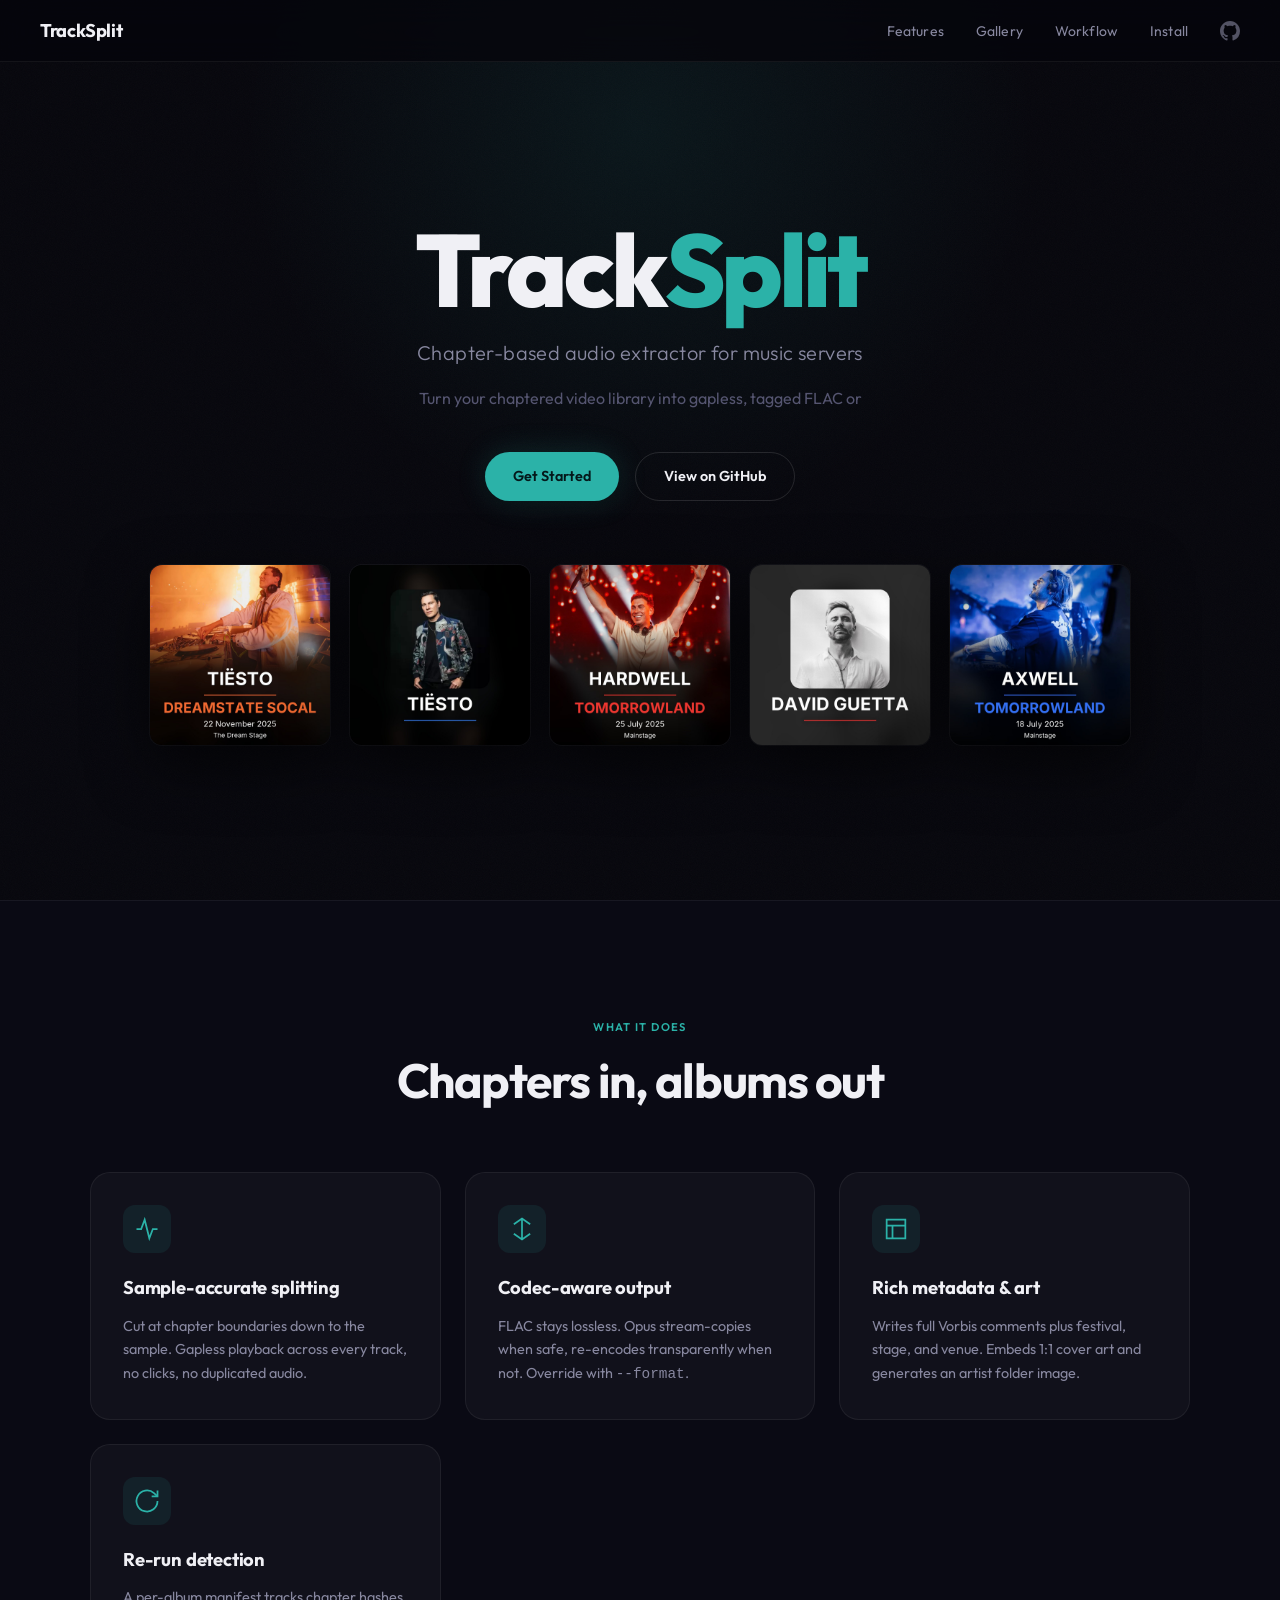
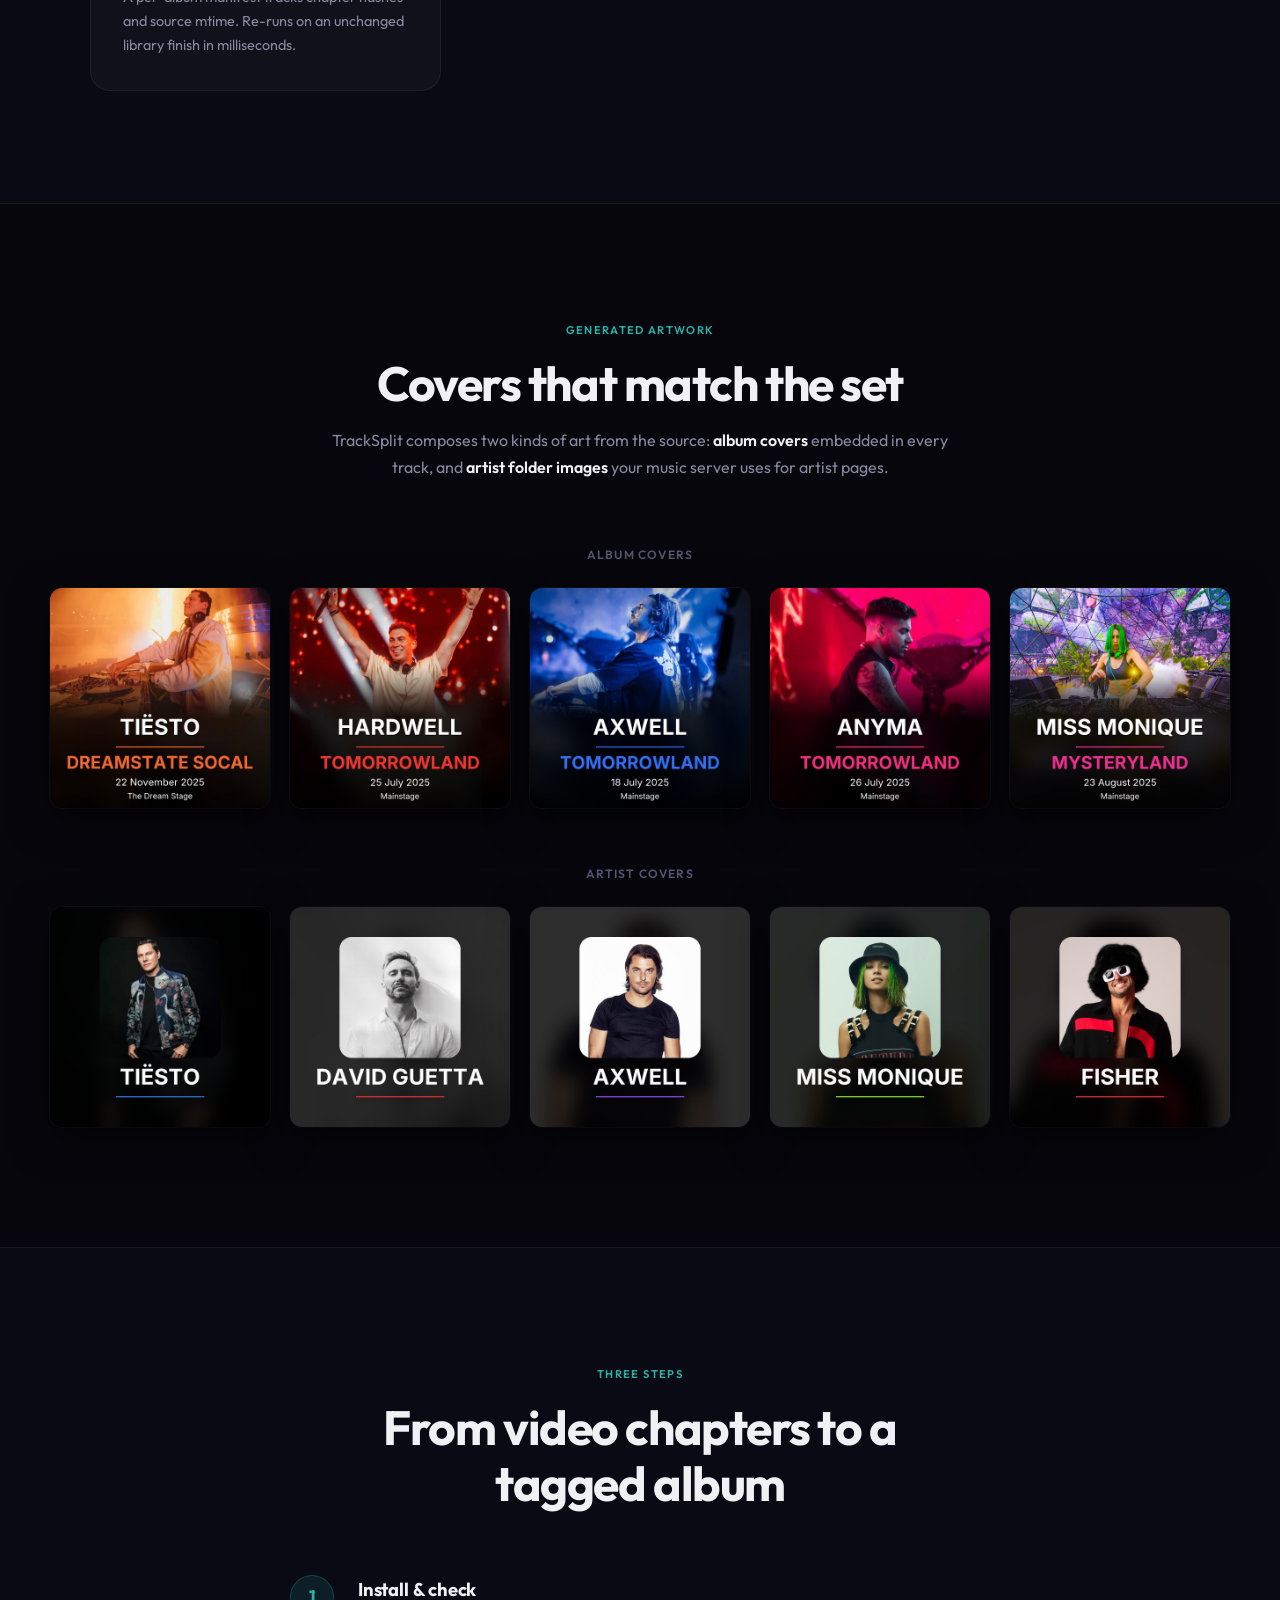
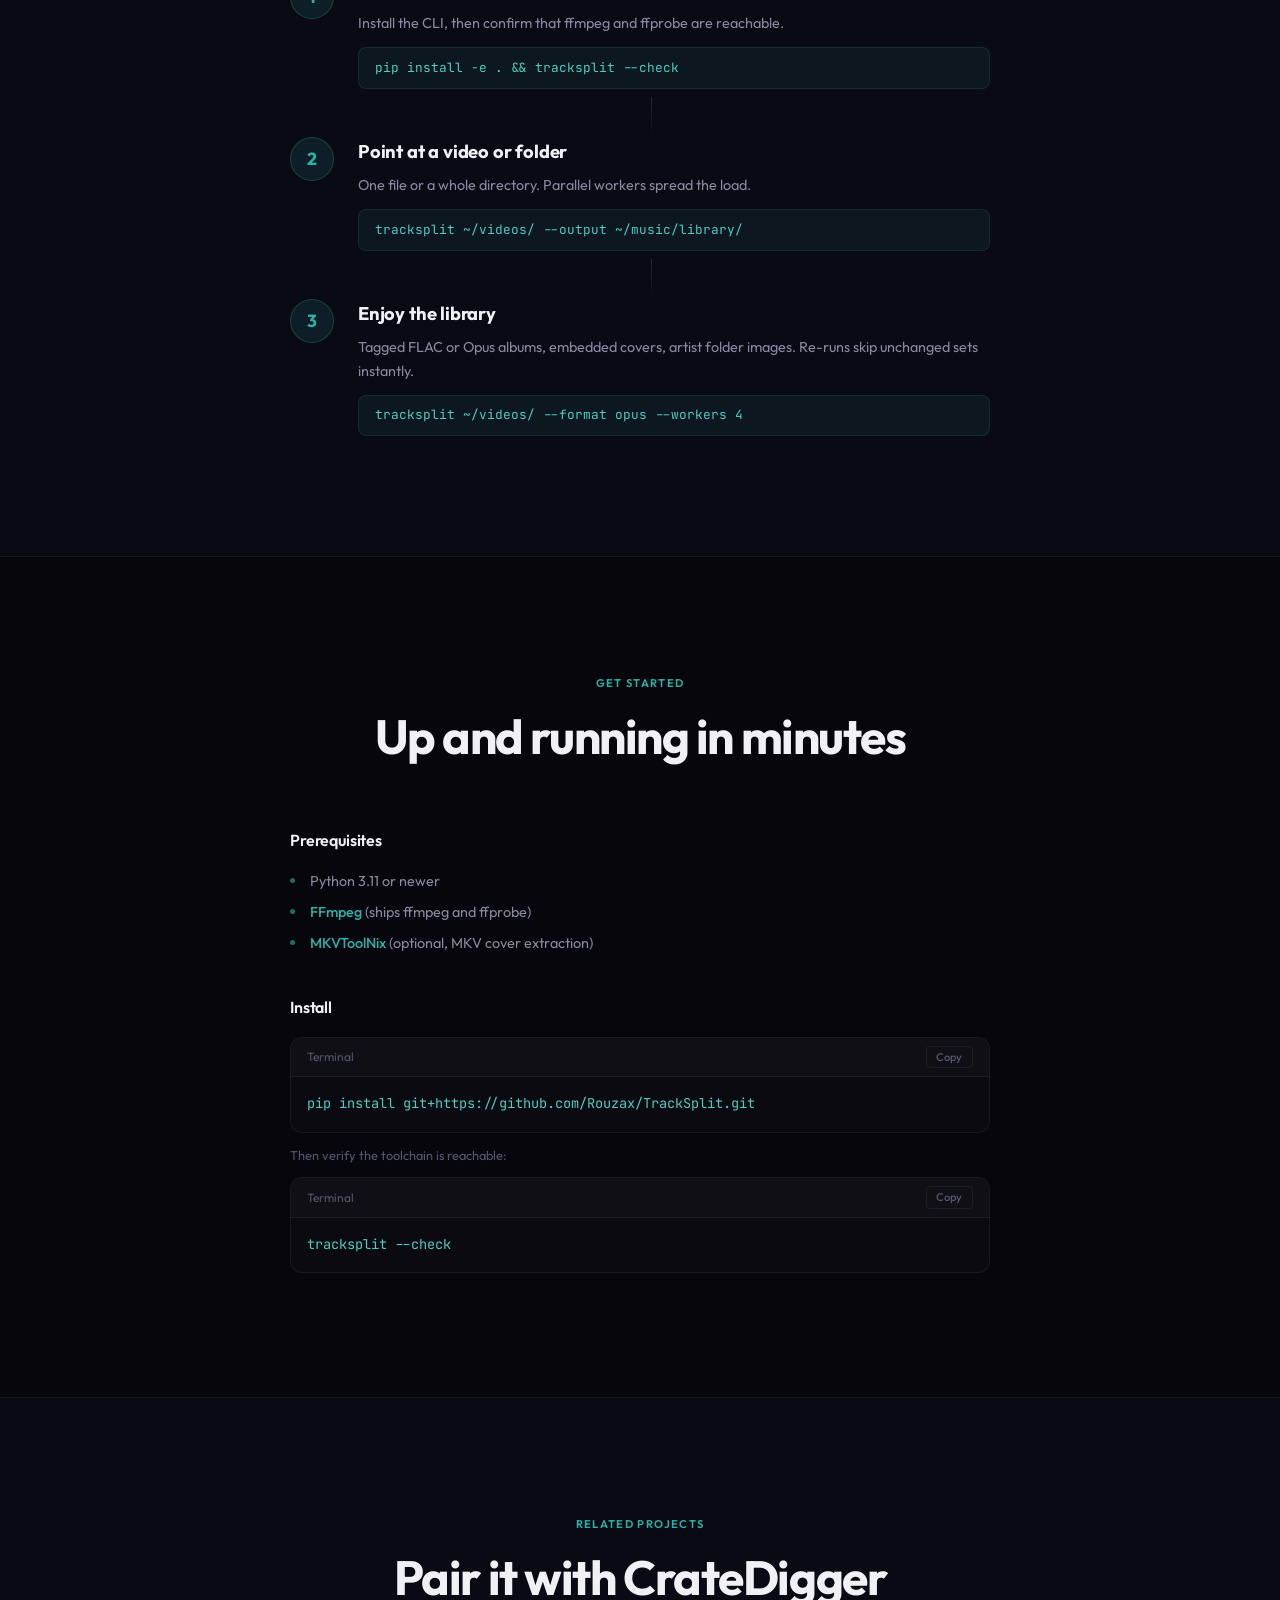
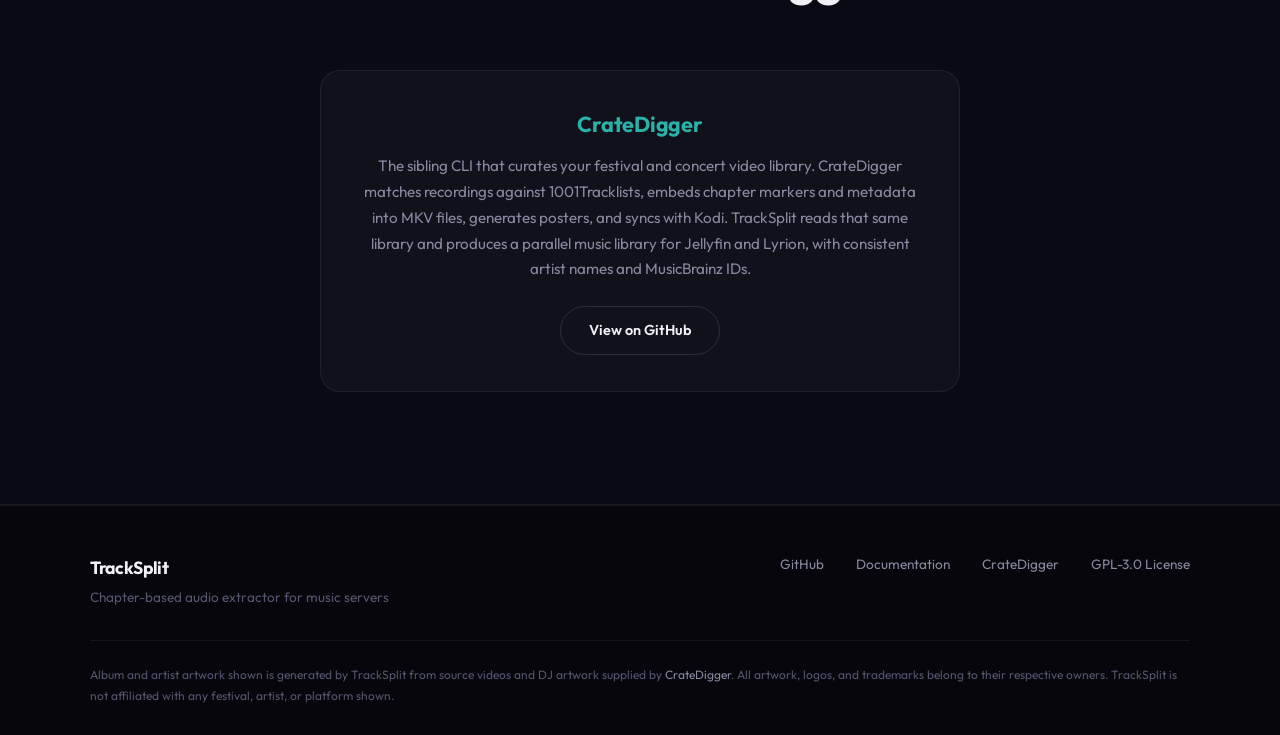
==== index.html @ 58697458 "deploy: 8ea4805ec26aa248abaf9693bca6a5959cb93f29" ====
<!DOCTYPE html>
<html lang="en">
<head>
  <meta charset="UTF-8">
  <meta name="viewport" content="width=device-width, initial-scale=1.0">
  <title>TrackSplit - Chapter-based audio extractor for music servers</title>
  <meta name="description" content="Turn your chaptered video library into gapless, tagged FLAC or Opus albums ready for Jellyfin and Lyrion.">
  <meta property="og:title" content="TrackSplit">
  <meta property="og:description" content="Chapter-based audio extractor for music servers">
  <meta property="og:image" content="assets/social-preview.jpg">
  <meta property="og:type" content="website">
  <link rel="stylesheet" href="style.css">
  <link rel="preconnect" href="https://fonts.googleapis.com">
  <link rel="preconnect" href="https://fonts.gstatic.com" crossorigin>
  <link href="https://fonts.googleapis.com/css2?family=Outfit:wght@300;400;600;700;800&family=JetBrains+Mono:wght@400;500&display=swap" rel="stylesheet">
</head>
<body>

  <!-- Nav -->
  <nav class="nav">
    <a href="#" class="nav-logo">TrackSplit</a>
    <div class="nav-links">
      <a href="#features">Features</a>
      <a href="#gallery">Gallery</a>
      <a href="#workflow">Workflow</a>
      <a href="#install">Install</a>
      <a href="https://github.com/Rouzax/TrackSplit" class="nav-gh" target="_blank" rel="noopener">
        <svg width="20" height="20" viewBox="0 0 24 24" fill="currentColor"><path d="M12 0C5.37 0 0 5.37 0 12c0 5.31 3.435 9.795 8.205 11.385.6.105.825-.255.825-.57 0-.285-.015-1.23-.015-2.235-3.015.555-3.795-.735-4.035-1.41-.135-.345-.72-1.41-1.23-1.695-.42-.225-1.02-.78-.015-.795.945-.015 1.62.87 1.845 1.23 1.08 1.815 2.805 1.305 3.495.99.105-.78.42-1.305.765-1.605-2.67-.3-5.46-1.335-5.46-5.925 0-1.305.465-2.385 1.23-3.225-.12-.3-.54-1.53.12-3.18 0 0 1.005-.315 3.3 1.23.96-.27 1.98-.405 3-.405s2.04.135 3 .405c2.295-1.56 3.3-1.23 3.3-1.23.66 1.65.24 2.88.12 3.18.765.84 1.23 1.905 1.23 3.225 0 4.605-2.805 5.625-5.475 5.925.435.375.81 1.095.81 2.22 0 1.605-.015 2.895-.015 3.3 0 .315.225.69.825.57A12.02 12.02 0 0024 12c0-6.63-5.37-12-12-12z"/></svg>
      </a>
    </div>
  </nav>

  <!-- Hero -->
  <section class="hero">
    <div class="hero-glow"></div>
    <div class="hero-grain"></div>
    <div class="hero-content">
      <h1 class="hero-title">
        <span class="hero-title-track">Track</span><span class="hero-title-split">Split</span>
      </h1>
      <p class="hero-subtitle">Chapter-based audio extractor for music servers</p>
      <p class="hero-desc">Turn your chaptered video library into gapless, tagged FLAC or Opus albums ready for Jellyfin and Lyrion.</p>
      <div class="hero-actions">
        <a href="#install" class="btn btn-primary">Get Started</a>
        <a href="https://github.com/Rouzax/TrackSplit" class="btn btn-outline" target="_blank" rel="noopener">View on GitHub</a>
      </div>
    </div>
    <div class="hero-posters">
      <div class="hero-poster" style="--delay: 0.1s"><img src="assets/album-01.jpg" alt="Album cover" loading="lazy"></div>
      <div class="hero-poster" style="--delay: 0.2s"><img src="assets/artist-01.jpg" alt="Artist cover" loading="lazy"></div>
      <div class="hero-poster" style="--delay: 0.3s"><img src="assets/album-02.jpg" alt="Album cover" loading="lazy"></div>
      <div class="hero-poster" style="--delay: 0.15s"><img src="assets/artist-02.jpg" alt="Artist cover" loading="lazy"></div>
      <div class="hero-poster" style="--delay: 0.25s"><img src="assets/album-03.jpg" alt="Album cover" loading="lazy"></div>
    </div>
  </section>

  <!-- Features -->
  <section class="features reveal" id="features">
    <div class="section-header">
      <span class="section-label">What it does</span>
      <h2>Chapters in, albums out</h2>
    </div>
    <div class="feature-grid">
      <div class="feature-card stagger">
        <div class="feature-icon">
          <svg width="28" height="28" viewBox="0 0 24 24" fill="none" stroke="currentColor" stroke-width="1.5"><path d="M3 12h4l3-8 4 16 3-8h4"/></svg>
        </div>
        <h3>Sample-accurate splitting</h3>
        <p>Cut at chapter boundaries down to the sample. Gapless playback across every track, no clicks, no duplicated audio.</p>
      </div>
      <div class="feature-card stagger">
        <div class="feature-icon">
          <svg width="28" height="28" viewBox="0 0 24 24" fill="none" stroke="currentColor" stroke-width="1.5"><path d="M12 3v18M5 8l7-5 7 5M5 16l7 5 7-5"/></svg>
        </div>
        <h3>Codec-aware output</h3>
        <p>FLAC stays lossless. Opus stream-copies when safe, re-encodes transparently when not. Override with <code>--format</code>.</p>
      </div>
      <div class="feature-card stagger">
        <div class="feature-icon">
          <svg width="28" height="28" viewBox="0 0 24 24" fill="none" stroke="currentColor" stroke-width="1.5"><path d="M4 4h16v16H4z"/><path d="M4 9h16M9 20V9"/></svg>
        </div>
        <h3>Rich metadata &amp; art</h3>
        <p>Writes full Vorbis comments plus festival, stage, and venue. Embeds 1:1 cover art and generates an artist folder image.</p>
      </div>
      <div class="feature-card stagger">
        <div class="feature-icon">
          <svg width="28" height="28" viewBox="0 0 24 24" fill="none" stroke="currentColor" stroke-width="1.5"><path d="M21 12a9 9 0 11-3-6.7L21 8"/><path d="M21 3v5h-5"/></svg>
        </div>
        <h3>Re-run detection</h3>
        <p>A per-album manifest tracks chapter hashes and source mtime. Re-runs on an unchanged library finish in milliseconds.</p>
      </div>
    </div>
  </section>

  <!-- Gallery -->
  <section class="gallery reveal" id="gallery">
    <div class="section-header">
      <span class="section-label">Generated artwork</span>
      <h2>Covers that match the set</h2>
      <p class="section-desc">TrackSplit composes two kinds of art from the source: <strong>album covers</strong> embedded in every track, and <strong>artist folder images</strong> your music server uses for artist pages.</p>
    </div>
    <div class="gallery-row">
      <div class="gallery-group">
        <span class="gallery-label">Album Covers</span>
        <div class="gallery-items">
          <div class="gallery-item"><img src="assets/album-01.jpg" alt="Album cover" loading="lazy"></div>
          <div class="gallery-item"><img src="assets/album-02.jpg" alt="Album cover" loading="lazy"></div>
          <div class="gallery-item"><img src="assets/album-03.jpg" alt="Album cover" loading="lazy"></div>
          <div class="gallery-item"><img src="assets/album-04.jpg" alt="Album cover" loading="lazy"></div>
          <div class="gallery-item"><img src="assets/album-05.jpg" alt="Album cover" loading="lazy"></div>
        </div>
      </div>
      <div class="gallery-group">
        <span class="gallery-label">Artist Covers</span>
        <div class="gallery-items">
          <div class="gallery-item"><img src="assets/artist-01.jpg" alt="Artist cover" loading="lazy"></div>
          <div class="gallery-item"><img src="assets/artist-02.jpg" alt="Artist cover" loading="lazy"></div>
          <div class="gallery-item"><img src="assets/artist-03.jpg" alt="Artist cover" loading="lazy"></div>
          <div class="gallery-item"><img src="assets/artist-04.jpg" alt="Artist cover" loading="lazy"></div>
          <div class="gallery-item"><img src="assets/artist-05.jpg" alt="Artist cover" loading="lazy"></div>
        </div>
      </div>
    </div>
  </section>

  <!-- Workflow -->
  <section class="workflow reveal" id="workflow">
    <div class="section-header">
      <span class="section-label">Three steps</span>
      <h2>From video chapters to a tagged album</h2>
    </div>
    <div class="workflow-steps">
      <div class="workflow-step stagger">
        <div class="step-number">1</div>
        <div class="step-content">
          <h3>Install &amp; check</h3>
          <p>Install the CLI, then confirm that ffmpeg and ffprobe are reachable.</p>
          <code>pip install -e . &amp;&amp; tracksplit --check</code>
        </div>
      </div>
      <div class="workflow-connector"></div>
      <div class="workflow-step stagger">
        <div class="step-number">2</div>
        <div class="step-content">
          <h3>Point at a video or folder</h3>
          <p>One file or a whole directory. Parallel workers spread the load.</p>
          <code>tracksplit ~/videos/ --output ~/music/library/</code>
        </div>
      </div>
      <div class="workflow-connector"></div>
      <div class="workflow-step stagger">
        <div class="step-number">3</div>
        <div class="step-content">
          <h3>Enjoy the library</h3>
          <p>Tagged FLAC or Opus albums, embedded covers, artist folder images. Re-runs skip unchanged sets instantly.</p>
          <code>tracksplit ~/videos/ --format opus --workers 4</code>
        </div>
      </div>
    </div>
  </section>

  <!-- Install -->
  <section class="install reveal" id="install">
    <div class="section-header">
      <span class="section-label">Get started</span>
      <h2>Up and running in minutes</h2>
    </div>
    <div class="install-content">
      <div class="install-block">
        <h3>Prerequisites</h3>
        <ul>
          <li>Python 3.11 or newer</li>
          <li><a href="https://ffmpeg.org/" target="_blank" rel="noopener">FFmpeg</a> (ships ffmpeg and ffprobe)</li>
          <li><a href="https://mkvtoolnix.download/" target="_blank" rel="noopener">MKVToolNix</a> (optional, MKV cover extraction)</li>
        </ul>
      </div>
      <div class="install-block">
        <h3>Install</h3>
        <div class="code-block">
          <div class="code-header">
            <span>Terminal</span>
            <button class="copy-btn" onclick="navigator.clipboard.writeText('pip install git+https://github.com/Rouzax/TrackSplit.git')">Copy</button>
          </div>
          <pre><code>pip install git+https://github.com/Rouzax/TrackSplit.git</code></pre>
        </div>
        <p class="install-note">Then verify the toolchain is reachable:</p>
        <div class="code-block">
          <div class="code-header">
            <span>Terminal</span>
            <button class="copy-btn" onclick="navigator.clipboard.writeText('tracksplit --check')">Copy</button>
          </div>
          <pre><code>tracksplit --check</code></pre>
        </div>
      </div>
    </div>
  </section>

  <!-- Related projects -->
  <section class="related reveal" id="related">
    <div class="section-header">
      <span class="section-label">Related projects</span>
      <h2>Pair it with CrateDigger</h2>
    </div>
    <div class="related-card">
      <h3>CrateDigger</h3>
      <p>The sibling CLI that curates your festival and concert video library. CrateDigger matches recordings against 1001Tracklists, embeds chapter markers and metadata into MKV files, generates posters, and syncs with Kodi. TrackSplit reads that same library and produces a parallel music library for Jellyfin and Lyrion, with consistent artist names and MusicBrainz IDs.</p>
      <div class="related-actions">
        <a href="https://github.com/Rouzax/CrateDigger" class="btn btn-outline" target="_blank" rel="noopener">View on GitHub</a>
      </div>
    </div>
  </section>

  <!-- Footer -->
  <footer class="footer">
    <div class="footer-content">
      <div class="footer-brand">
        <span class="footer-logo">TrackSplit</span>
        <p>Chapter-based audio extractor for music servers</p>
      </div>
      <div class="footer-links">
        <a href="https://github.com/Rouzax/TrackSplit" target="_blank" rel="noopener">GitHub</a>
        <a href="docs/">Documentation</a>
        <a href="https://github.com/Rouzax/CrateDigger" target="_blank" rel="noopener">CrateDigger</a>
        <a href="https://github.com/Rouzax/TrackSplit/blob/main/LICENSE" target="_blank" rel="noopener">GPL-3.0 License</a>
      </div>
    </div>
    <div class="footer-disclaimer">
      <p>Album and artist artwork shown is generated by TrackSplit from source videos and DJ artwork supplied by <a href="https://github.com/Rouzax/CrateDigger" target="_blank" rel="noopener">CrateDigger</a>. All artwork, logos, and trademarks belong to their respective owners. TrackSplit is not affiliated with any festival, artist, or platform shown.</p>
    </div>
  </footer>

  <script>
    const observer = new IntersectionObserver((entries) => {
      entries.forEach(entry => {
        if (entry.isIntersecting) {
          entry.target.classList.add('visible');
          const children = entry.target.querySelectorAll('.stagger');
          children.forEach((child, i) => {
            child.style.transitionDelay = `${i * 0.1}s`;
            child.classList.add('visible');
          });
        }
      });
    }, { threshold: 0.15, rootMargin: '0px 0px -60px 0px' });

    document.querySelectorAll('.reveal').forEach(el => observer.observe(el));

    const heroSection = document.querySelector('.hero');
    const heroPosters = document.querySelector('.hero-posters');
    const heroGlow = document.querySelector('.hero-glow');

    window.addEventListener('scroll', () => {
      const scrollY = window.scrollY;
      const heroH = heroSection.offsetHeight;
      if (scrollY < heroH) {
        const ratio = scrollY / heroH;
        heroPosters.style.transform = `translateY(${scrollY * 0.15}px) scale(${1 - ratio * 0.05})`;
        heroPosters.style.opacity = 1 - ratio * 0.8;
        heroGlow.style.transform = `translateX(-50%) scale(${1 + ratio * 0.3})`;
        heroGlow.style.opacity = 0.5 - ratio * 0.4;
      }
    }, { passive: true });

    document.querySelectorAll('.gallery-item, .hero-poster').forEach(el => {
      el.addEventListener('mousemove', (e) => {
        const rect = el.getBoundingClientRect();
        const x = (e.clientX - rect.left) / rect.width - 0.5;
        const y = (e.clientY - rect.top) / rect.height - 0.5;
        el.style.transform = `perspective(600px) rotateY(${x * 8}deg) rotateX(${-y * 8}deg) translateY(-6px) scale(1.02)`;
      });
      el.addEventListener('mouseleave', () => { el.style.transform = ''; });
    });

    const nav = document.querySelector('.nav');
    window.addEventListener('scroll', () => {
      nav.classList.toggle('nav-scrolled', window.scrollY > 40);
    }, { passive: true });

    const heroDesc = document.querySelector('.hero-desc');
    const fullText = heroDesc.textContent;
    heroDesc.textContent = '';
    heroDesc.style.opacity = '1';
    let charIndex = 0;
    function typeChar() {
      if (charIndex < fullText.length) {
        heroDesc.textContent += fullText[charIndex];
        charIndex++;
        setTimeout(typeChar, 18);
      }
    }
    setTimeout(typeChar, 1200);

    const stepObserver = new IntersectionObserver((entries) => {
      entries.forEach(entry => {
        if (entry.isIntersecting) {
          entry.target.classList.add('step-pop');
          stepObserver.unobserve(entry.target);
        }
      });
    }, { threshold: 0.5 });
    document.querySelectorAll('.step-number').forEach(el => stepObserver.observe(el));

    document.querySelectorAll('.feature-card').forEach(card => {
      card.addEventListener('mousemove', (e) => {
        const rect = card.getBoundingClientRect();
        const x = ((e.clientX - rect.left) / rect.width) * 100;
        const y = ((e.clientY - rect.top) / rect.height) * 100;
        card.style.setProperty('--mx', x + '%');
        card.style.setProperty('--my', y + '%');
      });
    });

    document.querySelectorAll('.copy-btn').forEach(btn => {
      btn.addEventListener('click', () => {
        const orig = btn.textContent;
        btn.textContent = 'Copied!';
        btn.style.color = 'var(--accent)';
        setTimeout(() => { btn.textContent = orig; btn.style.color = ''; }, 1500);
      });
    });
  </script>
</body>
</html>
---- style.css ----
/* ============================================
   TrackSplit Landing Page
   Dark studio-console aesthetic
   ============================================ */

:root {
  --bg-deep: #06060c;
  --bg-dark: #0a0a14;
  --bg-card: rgba(255, 255, 255, 0.03);
  --bg-card-hover: rgba(255, 255, 255, 0.06);
  --border: rgba(255, 255, 255, 0.06);
  --border-hover: rgba(255, 255, 255, 0.12);

  --text-primary: #f0f0f5;
  --text-secondary: #8888a0;
  --text-muted: #555570;

  --accent: #2bb2a8;
  --accent-glow: rgba(43, 178, 168, 0.18);
  --accent-soft: #4ecdc4;

  --font-display: 'Outfit', sans-serif;
  --font-mono: 'JetBrains Mono', monospace;

  --radius: 12px;
  --radius-sm: 8px;
  --radius-lg: 20px;
}

*, *::before, *::after { box-sizing: border-box; margin: 0; padding: 0; }

html {
  scroll-behavior: smooth;
  -webkit-font-smoothing: antialiased;
  -moz-osx-font-smoothing: grayscale;
}

body {
  font-family: var(--font-display);
  background: var(--bg-deep);
  color: var(--text-primary);
  line-height: 1.6;
  overflow-x: hidden;
}

a {
  color: var(--accent);
  text-decoration: none;
  transition: color 0.2s;
}
a:hover { color: var(--text-primary); }

img { display: block; max-width: 100%; }

/* ---- Navigation ---- */
.nav {
  position: fixed;
  top: 0;
  left: 0;
  right: 0;
  z-index: 100;
  display: flex;
  align-items: center;
  justify-content: space-between;
  padding: 1rem 2.5rem;
  background: rgba(6, 6, 12, 0.8);
  backdrop-filter: blur(20px);
  -webkit-backdrop-filter: blur(20px);
  border-bottom: 1px solid var(--border);
}

.nav-logo {
  font-weight: 700;
  font-size: 1.15rem;
  color: var(--text-primary);
  letter-spacing: -0.02em;
}
.nav-logo:hover { color: var(--accent); }

.nav-links {
  display: flex;
  align-items: center;
  gap: 2rem;
}
.nav-links a {
  color: var(--text-secondary);
  font-size: 0.875rem;
  font-weight: 400;
  letter-spacing: 0.01em;
  transition: color 0.2s;
}
.nav-links a:hover { color: var(--text-primary); }

.nav-gh {
  display: flex;
  align-items: center;
  opacity: 0.6;
  transition: opacity 0.2s;
}
.nav-gh:hover { opacity: 1; }

/* ---- Hero ---- */
.hero {
  position: relative;
  min-height: 100vh;
  display: flex;
  flex-direction: column;
  align-items: center;
  justify-content: center;
  padding: 8rem 2rem 4rem;
  overflow: hidden;
}

.hero-glow {
  position: absolute;
  top: -30%;
  left: 50%;
  transform: translateX(-50%);
  width: 800px;
  height: 800px;
  background: radial-gradient(ellipse, var(--accent-glow) 0%, transparent 70%);
  pointer-events: none;
  animation: glow-pulse 6s ease-in-out infinite alternate;
}

@keyframes glow-pulse {
  0% { opacity: 0.4; transform: translateX(-50%) scale(1); }
  100% { opacity: 0.7; transform: translateX(-50%) scale(1.1); }
}

.hero-grain {
  position: absolute;
  inset: 0;
  opacity: 0.03;
  background-image: url("data:image/svg+xml,%3Csvg viewBox='0 0 256 256' xmlns='http://www.w3.org/2000/svg'%3E%3Cfilter id='n'%3E%3CfeTurbulence type='fractalNoise' baseFrequency='0.9' numOctaves='4' stitchTiles='stitch'/%3E%3C/filter%3E%3Crect width='100%25' height='100%25' filter='url(%23n)'/%3E%3C/svg%3E");
  background-size: 200px;
  pointer-events: none;
}

.hero-content {
  position: relative;
  z-index: 2;
  text-align: center;
  max-width: 680px;
  animation: fade-up 0.8s ease-out both;
}

@keyframes fade-up {
  from { opacity: 0; transform: translateY(30px); }
  to { opacity: 1; transform: translateY(0); }
}

.hero-title {
  font-size: clamp(3.5rem, 8vw, 7rem);
  font-weight: 800;
  line-height: 1;
  letter-spacing: -0.04em;
  margin-bottom: 1rem;
}

.hero-title-track { color: var(--text-primary); }
.hero-title-split { color: var(--accent); }

.hero-subtitle {
  font-size: 1.25rem;
  font-weight: 300;
  color: var(--text-secondary);
  letter-spacing: 0.02em;
  margin-bottom: 1rem;
}

.hero-desc {
  font-size: 1rem;
  color: var(--text-muted);
  max-width: 520px;
  margin: 0 auto 2.5rem;
  line-height: 1.7;
}

.hero-actions {
  display: flex;
  gap: 1rem;
  justify-content: center;
  flex-wrap: wrap;
}

/* Buttons */
.btn {
  display: inline-flex;
  align-items: center;
  gap: 0.5rem;
  padding: 0.75rem 1.75rem;
  font-family: var(--font-display);
  font-size: 0.9rem;
  font-weight: 600;
  border-radius: 100px;
  transition: all 0.25s;
  cursor: pointer;
  border: none;
}

.btn-primary {
  background: var(--accent);
  color: #04181a;
  box-shadow: 0 0 30px var(--accent-glow), 0 4px 12px rgba(0,0,0,0.3);
}
.btn-primary:hover {
  background: var(--accent-soft);
  color: #04181a;
  box-shadow: 0 0 50px rgba(43, 178, 168, 0.3), 0 6px 20px rgba(0,0,0,0.4);
  transform: translateY(-1px);
}

.btn-outline {
  background: transparent;
  color: var(--text-primary);
  border: 1px solid var(--border-hover);
}
.btn-outline:hover {
  background: var(--bg-card-hover);
  color: var(--text-primary);
  border-color: rgba(255, 255, 255, 0.2);
}

/* Hero posters strip */
.hero-posters {
  position: relative;
  z-index: 1;
  display: flex;
  gap: 1.25rem;
  margin-top: 4rem;
  animation: fade-up 1s ease-out 0.3s both;
}

.hero-poster {
  flex-shrink: 0;
  width: 180px;
  border-radius: var(--radius);
  overflow: hidden;
  box-shadow: 0 20px 60px rgba(0, 0, 0, 0.6), 0 0 0 1px rgba(255, 255, 255, 0.05);
  transition: transform 0.4s cubic-bezier(0.22, 1, 0.36, 1), box-shadow 0.4s;
  animation: poster-rise 0.7s ease-out calc(var(--delay, 0s) + 0.5s) both;
}

@keyframes poster-rise {
  from { opacity: 0; transform: translateY(40px) scale(0.95); }
  to { opacity: 1; transform: translateY(0) scale(1); }
}

.hero-poster:hover {
  transform: translateY(-8px) scale(1.02);
  box-shadow: 0 30px 80px rgba(0, 0, 0, 0.7), 0 0 0 1px rgba(255, 255, 255, 0.1), 0 0 40px var(--accent-glow);
}

.hero-poster img { width: 100%; height: auto; }

/* ---- Sections ---- */
section { padding: 7rem 2rem; }

.section-header {
  text-align: center;
  max-width: 640px;
  margin: 0 auto 4rem;
}

.section-label {
  display: inline-block;
  font-size: 0.7rem;
  font-weight: 600;
  color: var(--accent);
  letter-spacing: 0.12em;
  text-transform: uppercase;
  margin-bottom: 1rem;
}

.section-header h2 {
  font-size: clamp(2rem, 4vw, 3rem);
  font-weight: 700;
  letter-spacing: -0.03em;
  line-height: 1.15;
  margin-bottom: 1rem;
}

.section-desc {
  font-size: 1rem;
  color: var(--text-secondary);
  line-height: 1.7;
}
.section-desc strong {
  color: var(--text-primary);
  font-weight: 600;
}

/* ---- Features ---- */
.features {
  background: var(--bg-dark);
  border-top: 1px solid var(--border);
  border-bottom: 1px solid var(--border);
}

.feature-grid {
  display: grid;
  grid-template-columns: repeat(auto-fit, minmax(260px, 1fr));
  gap: 1.5rem;
  max-width: 1100px;
  margin: 0 auto;
}

.feature-card {
  padding: 2rem;
  background: var(--bg-card);
  border: 1px solid var(--border);
  border-radius: var(--radius-lg);
  transition: all 0.3s;
  position: relative;
  overflow: hidden;
}

.feature-card:hover {
  background: var(--bg-card-hover);
  border-color: var(--border-hover);
  transform: translateY(-2px);
}

.feature-card::before {
  content: '';
  position: absolute;
  top: -50%;
  left: -50%;
  width: 200%;
  height: 200%;
  background: radial-gradient(circle at var(--mx, 50%) var(--my, 50%),
    rgba(43, 178, 168, 0.08) 0%,
    transparent 50%);
  opacity: 0;
  transition: opacity 0.4s;
  pointer-events: none;
}

.feature-card:hover::before { opacity: 1; }

.feature-icon {
  display: inline-flex;
  align-items: center;
  justify-content: center;
  width: 48px;
  height: 48px;
  border-radius: var(--radius);
  background: rgba(43, 178, 168, 0.1);
  color: var(--accent);
  margin-bottom: 1.25rem;
}

.feature-card h3 {
  font-size: 1.15rem;
  font-weight: 700;
  margin-bottom: 0.75rem;
  letter-spacing: -0.01em;
}

.feature-card p {
  font-size: 0.9rem;
  color: var(--text-secondary);
  line-height: 1.65;
}

/* ---- Gallery ---- */
.gallery { background: var(--bg-deep); }

.gallery-row {
  max-width: 1200px;
  margin: 0 auto;
  display: flex;
  flex-direction: column;
  gap: 3rem;
}

.gallery-group {
  display: flex;
  flex-direction: column;
  align-items: center;
  gap: 1.5rem;
}

.gallery-label {
  font-size: 0.75rem;
  font-weight: 600;
  color: var(--text-muted);
  letter-spacing: 0.1em;
  text-transform: uppercase;
}

.gallery-items {
  display: flex;
  gap: 1.25rem;
  justify-content: center;
  flex-wrap: wrap;
  padding-bottom: 0.5rem;
}

.gallery-item {
  flex-shrink: 0;
  width: 220px;
  border-radius: var(--radius);
  overflow: hidden;
  box-shadow: 0 12px 40px rgba(0, 0, 0, 0.5), 0 0 0 1px rgba(255, 255, 255, 0.04);
  transition: transform 0.4s cubic-bezier(0.22, 1, 0.36, 1), box-shadow 0.4s;
  transform-style: preserve-3d;
  will-change: transform;
}

.gallery-item:hover {
  transform: translateY(-6px) scale(1.02);
  box-shadow: 0 20px 60px rgba(0, 0, 0, 0.6), 0 0 0 1px rgba(255, 255, 255, 0.08), 0 0 30px var(--accent-glow);
}

.gallery-item img { width: 100%; height: auto; }

.hero-poster { transform-style: preserve-3d; will-change: transform; }

/* ---- Workflow ---- */
.workflow {
  background: var(--bg-dark);
  border-top: 1px solid var(--border);
  border-bottom: 1px solid var(--border);
}

.workflow-steps {
  max-width: 700px;
  margin: 0 auto;
  display: flex;
  flex-direction: column;
  align-items: center;
}

.workflow-step {
  display: flex;
  gap: 1.5rem;
  align-items: flex-start;
  width: 100%;
}

.step-number {
  flex-shrink: 0;
  display: flex;
  align-items: center;
  justify-content: center;
  width: 44px;
  height: 44px;
  border-radius: 50%;
  background: rgba(43, 178, 168, 0.12);
  border: 1px solid rgba(43, 178, 168, 0.25);
  color: var(--accent);
  font-weight: 700;
  font-size: 1.1rem;
  transition: transform 0.5s cubic-bezier(0.34, 1.56, 0.64, 1), box-shadow 0.4s;
}

.step-content { flex: 1; padding-bottom: 0.5rem; }

.step-content h3 {
  font-size: 1.15rem;
  font-weight: 700;
  margin-bottom: 0.5rem;
  letter-spacing: -0.01em;
}

.step-content p {
  font-size: 0.9rem;
  color: var(--text-secondary);
  line-height: 1.6;
  margin-bottom: 0.75rem;
}

.step-content code {
  display: block;
  font-family: var(--font-mono);
  font-size: 0.8rem;
  color: var(--accent-soft);
  background: rgba(43, 178, 168, 0.08);
  border: 1px solid rgba(43, 178, 168, 0.14);
  border-radius: var(--radius-sm);
  padding: 0.6rem 1rem;
  overflow-x: auto;
}

.workflow-connector {
  width: 1px;
  height: 2.5rem;
  background: linear-gradient(to bottom, var(--border-hover), transparent);
  margin-left: 22px;
}

/* ---- Install ---- */
.install { background: var(--bg-deep); }

.install-content {
  max-width: 700px;
  margin: 0 auto;
  display: flex;
  flex-direction: column;
  gap: 2.5rem;
}

.install-block h3 {
  font-size: 1rem;
  font-weight: 600;
  margin-bottom: 1rem;
  letter-spacing: -0.01em;
}

.install-block ul {
  list-style: none;
  display: flex;
  flex-direction: column;
  gap: 0.5rem;
}

.install-block li {
  font-size: 0.9rem;
  color: var(--text-secondary);
  padding-left: 1.25rem;
  position: relative;
}

.install-block li::before {
  content: '';
  position: absolute;
  left: 0;
  top: 0.55em;
  width: 5px;
  height: 5px;
  border-radius: 50%;
  background: var(--accent);
  opacity: 0.6;
}

.install-block li a { font-weight: 500; }

.code-block {
  background: rgba(255, 255, 255, 0.02);
  border: 1px solid var(--border);
  border-radius: var(--radius);
  overflow: hidden;
  margin-bottom: 0.75rem;
}

.code-header {
  display: flex;
  justify-content: space-between;
  align-items: center;
  padding: 0.5rem 1rem;
  background: rgba(255, 255, 255, 0.02);
  border-bottom: 1px solid var(--border);
  font-size: 0.75rem;
  color: var(--text-muted);
}

.copy-btn {
  font-family: var(--font-display);
  font-size: 0.7rem;
  font-weight: 500;
  color: var(--text-muted);
  background: none;
  border: 1px solid var(--border);
  border-radius: 4px;
  padding: 0.2rem 0.6rem;
  cursor: pointer;
  transition: all 0.2s;
}
.copy-btn:hover {
  color: var(--text-primary);
  border-color: var(--border-hover);
}

.code-block pre { padding: 1rem; overflow-x: auto; }

.code-block code {
  font-family: var(--font-mono);
  font-size: 0.85rem;
  color: var(--accent-soft);
}

.install-note {
  font-size: 0.8rem;
  color: var(--text-muted);
  margin-bottom: 0.75rem;
}

/* ---- Related projects ---- */
.related {
  background: var(--bg-dark);
  border-top: 1px solid var(--border);
  border-bottom: 1px solid var(--border);
}

.related-card {
  max-width: 640px;
  margin: 0 auto;
  padding: 2.25rem 2rem;
  background: var(--bg-card);
  border: 1px solid var(--border);
  border-radius: var(--radius-lg);
  text-align: center;
  transition: all 0.3s;
}

.related-card:hover {
  background: var(--bg-card-hover);
  border-color: var(--border-hover);
  transform: translateY(-2px);
}

.related-card h3 {
  font-size: 1.35rem;
  font-weight: 700;
  letter-spacing: -0.01em;
  margin-bottom: 0.75rem;
  color: var(--accent);
}

.related-card p {
  font-size: 0.95rem;
  color: var(--text-secondary);
  line-height: 1.7;
  margin-bottom: 1.5rem;
}

.related-actions { display: flex; justify-content: center; }

/* ---- Footer ---- */
.footer {
  padding: 3rem 2rem 2rem;
  border-top: 1px solid var(--border);
  background: var(--bg-deep);
}

.footer-content {
  max-width: 1100px;
  margin: 0 auto;
  display: flex;
  justify-content: space-between;
  align-items: flex-start;
  margin-bottom: 2rem;
}

.footer-logo {
  font-weight: 700;
  font-size: 1.1rem;
  color: var(--text-primary);
  letter-spacing: -0.02em;
}

.footer-brand p {
  font-size: 0.85rem;
  color: var(--text-muted);
  margin-top: 0.25rem;
}

.footer-links { display: flex; gap: 2rem; }

.footer-links a {
  font-size: 0.85rem;
  color: var(--text-secondary);
}
.footer-links a:hover { color: var(--text-primary); }

.footer-disclaimer {
  max-width: 1100px;
  margin: 0 auto;
  padding-top: 1.5rem;
  border-top: 1px solid var(--border);
}

.footer-disclaimer p {
  font-size: 0.75rem;
  color: var(--text-muted);
  line-height: 1.7;
}

.footer-disclaimer a { color: var(--text-secondary); }

/* ---- Scroll reveal animations ---- */
.reveal {
  opacity: 0;
  transform: translateY(40px);
  transition: opacity 0.8s cubic-bezier(0.22, 1, 0.36, 1),
              transform 0.8s cubic-bezier(0.22, 1, 0.36, 1);
}

.reveal.visible {
  opacity: 1;
  transform: translateY(0);
}

.stagger {
  opacity: 0;
  transform: translateY(25px);
  transition: opacity 0.6s cubic-bezier(0.22, 1, 0.36, 1),
              transform 0.6s cubic-bezier(0.22, 1, 0.36, 1);
}

.stagger.visible {
  opacity: 1;
  transform: translateY(0);
}

.nav-scrolled {
  background: rgba(6, 6, 12, 0.95);
  box-shadow: 0 4px 30px rgba(0, 0, 0, 0.4);
}

.step-pop {
  animation: number-pop 0.5s cubic-bezier(0.34, 1.56, 0.64, 1) forwards;
}

@keyframes number-pop {
  0% { transform: scale(0.5); opacity: 0; }
  60% { transform: scale(1.15); }
  100% { transform: scale(1); opacity: 1; }
}

.hero-desc { min-height: 1.6em; }

/* ---- Responsive ---- */
@media (max-width: 768px) {
  .nav { padding: 0.75rem 1.25rem; }
  .nav-links a:not(.nav-gh) { display: none; }

  .hero { padding: 7rem 1.25rem 3rem; }
  .hero-posters {
    flex-wrap: wrap;
    justify-content: center;
    gap: 0.75rem;
    margin-top: 2.5rem;
  }
  .hero-poster { width: 130px; }

  section { padding: 4rem 1.25rem; }

  .feature-grid { grid-template-columns: 1fr; gap: 1rem; }

  .gallery-item { width: 160px; }

  .workflow-step { gap: 1rem; }
  .step-number { width: 36px; height: 36px; font-size: 0.95rem; }
  .workflow-connector { margin-left: 18px; }

  .footer-content { flex-direction: column; gap: 1.5rem; }
  .footer-links { flex-direction: column; gap: 0.75rem; }
}

@media (max-width: 480px) {
  .hero-title { font-size: 3rem; }
  .hero-poster { width: 100px; }
  .gallery-item { width: 140px; }
}
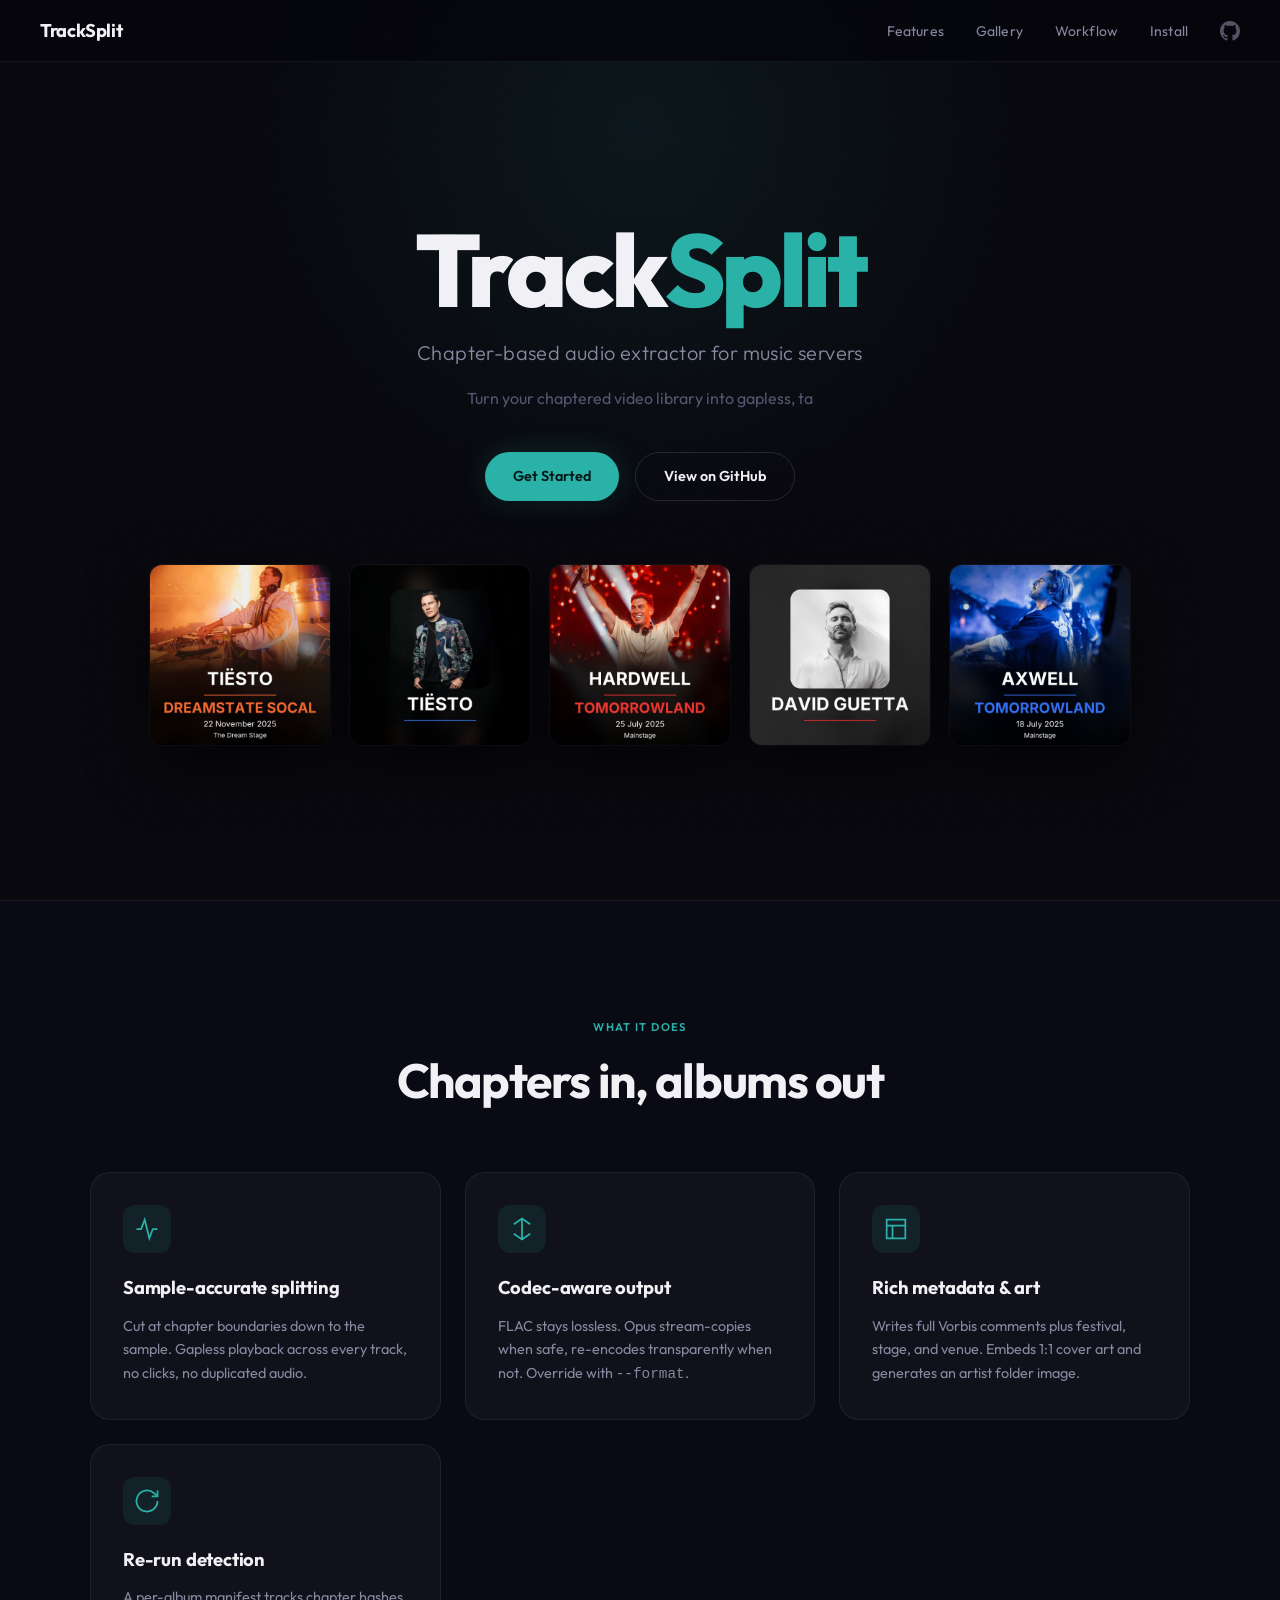
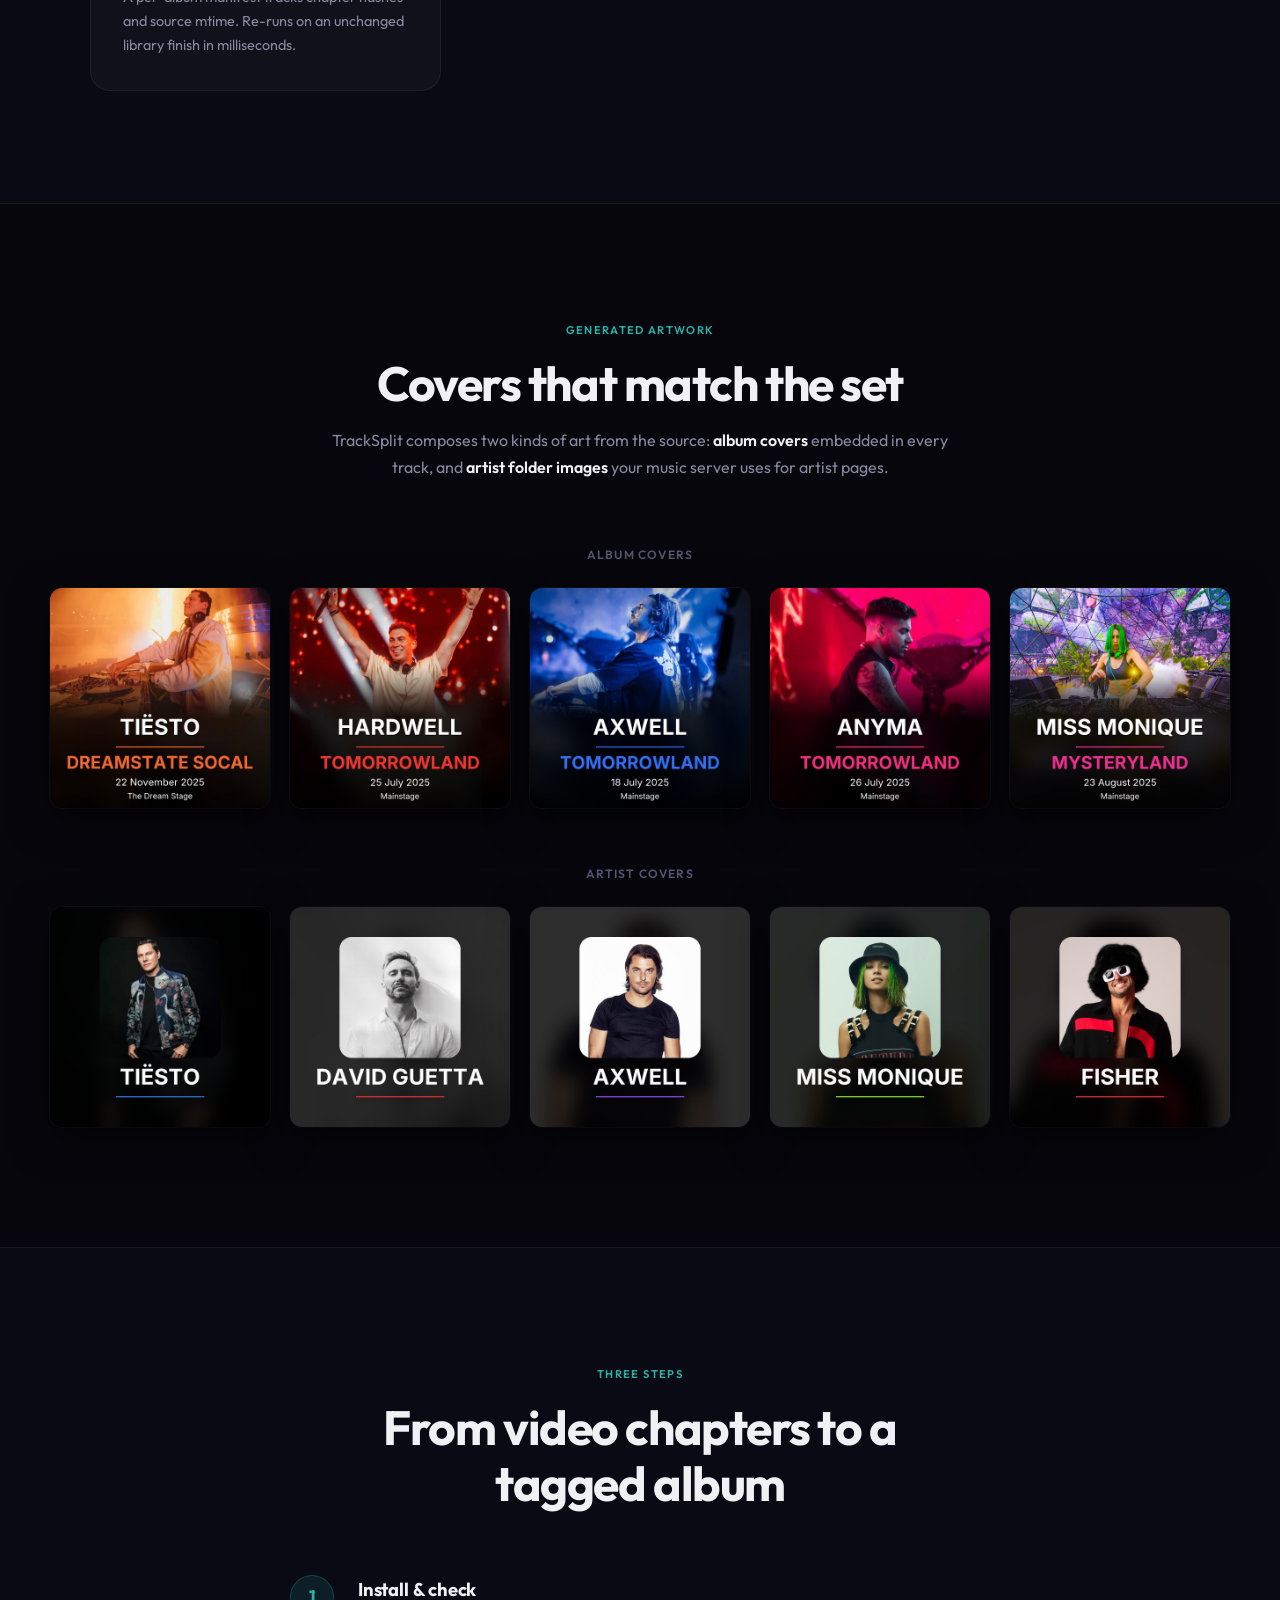
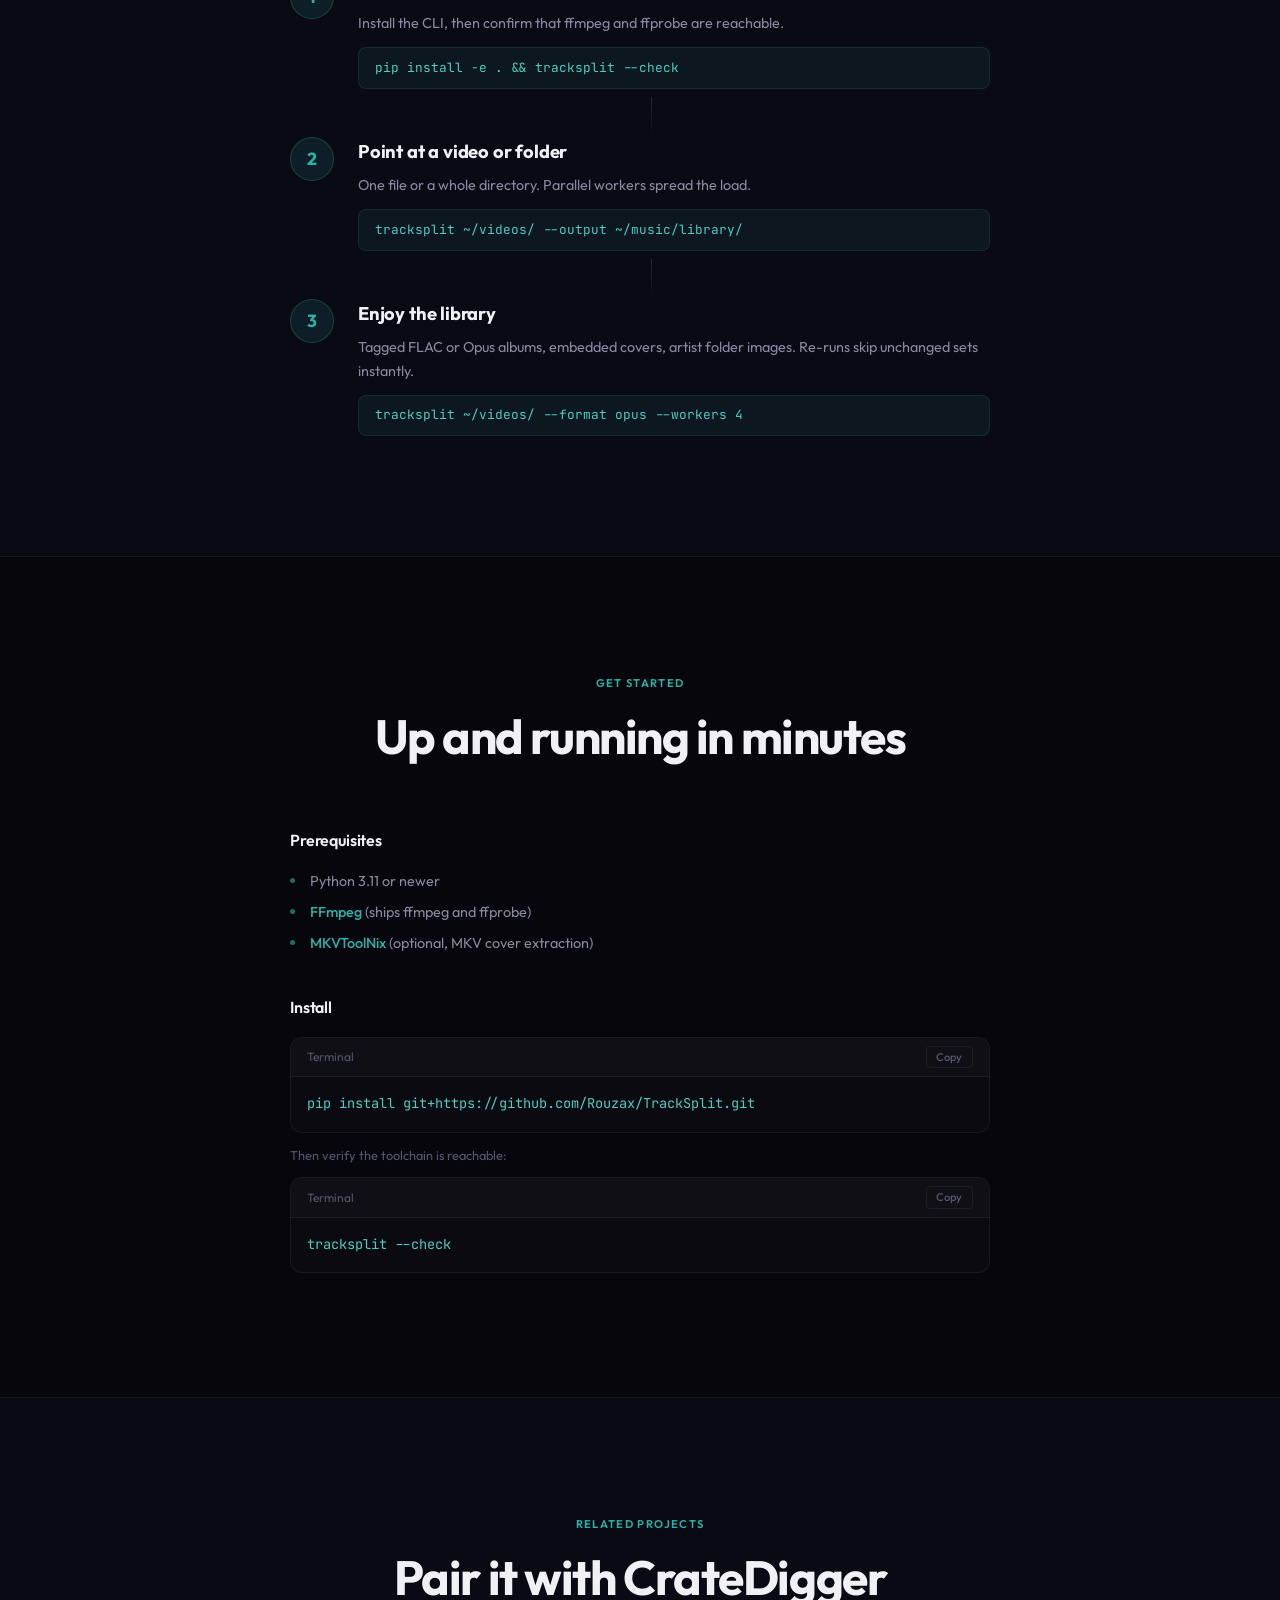
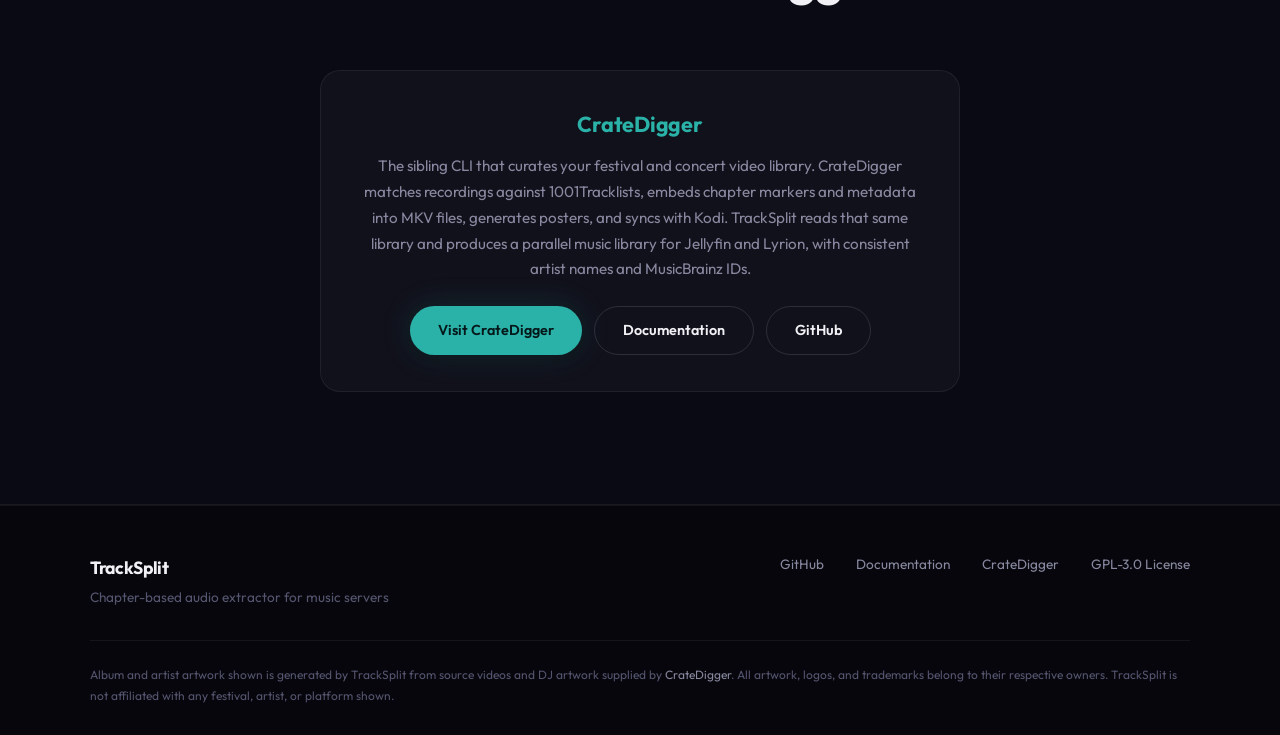
==== commit e7f6cb64: "deploy: 38eee211ec84ee127917bd67c7dcf27e752612e6" ====
--- a/index.html
+++ b/index.html
@@ -205,7 +205,9 @@
       <h3>CrateDigger</h3>
       <p>The sibling CLI that curates your festival and concert video library. CrateDigger matches recordings against 1001Tracklists, embeds chapter markers and metadata into MKV files, generates posters, and syncs with Kodi. TrackSplit reads that same library and produces a parallel music library for Jellyfin and Lyrion, with consistent artist names and MusicBrainz IDs.</p>
       <div class="related-actions">
-        <a href="https://github.com/Rouzax/CrateDigger" class="btn btn-outline" target="_blank" rel="noopener">View on GitHub</a>
+        <a href="https://rouzax.github.io/CrateDigger/" class="btn btn-primary" target="_blank" rel="noopener">Visit CrateDigger</a>
+        <a href="https://rouzax.github.io/CrateDigger/docs/" class="btn btn-outline" target="_blank" rel="noopener">Documentation</a>
+        <a href="https://github.com/Rouzax/CrateDigger" class="btn btn-outline" target="_blank" rel="noopener">GitHub</a>
       </div>
     </div>
   </section>
--- a/style.css
+++ b/style.css
@@ -626,7 +626,12 @@
   margin-bottom: 1.5rem;
 }
 
-.related-actions { display: flex; justify-content: center; }
+.related-actions {
+  display: flex;
+  justify-content: center;
+  gap: 0.75rem;
+  flex-wrap: wrap;
+}
 
 /* ---- Footer ---- */
 .footer {
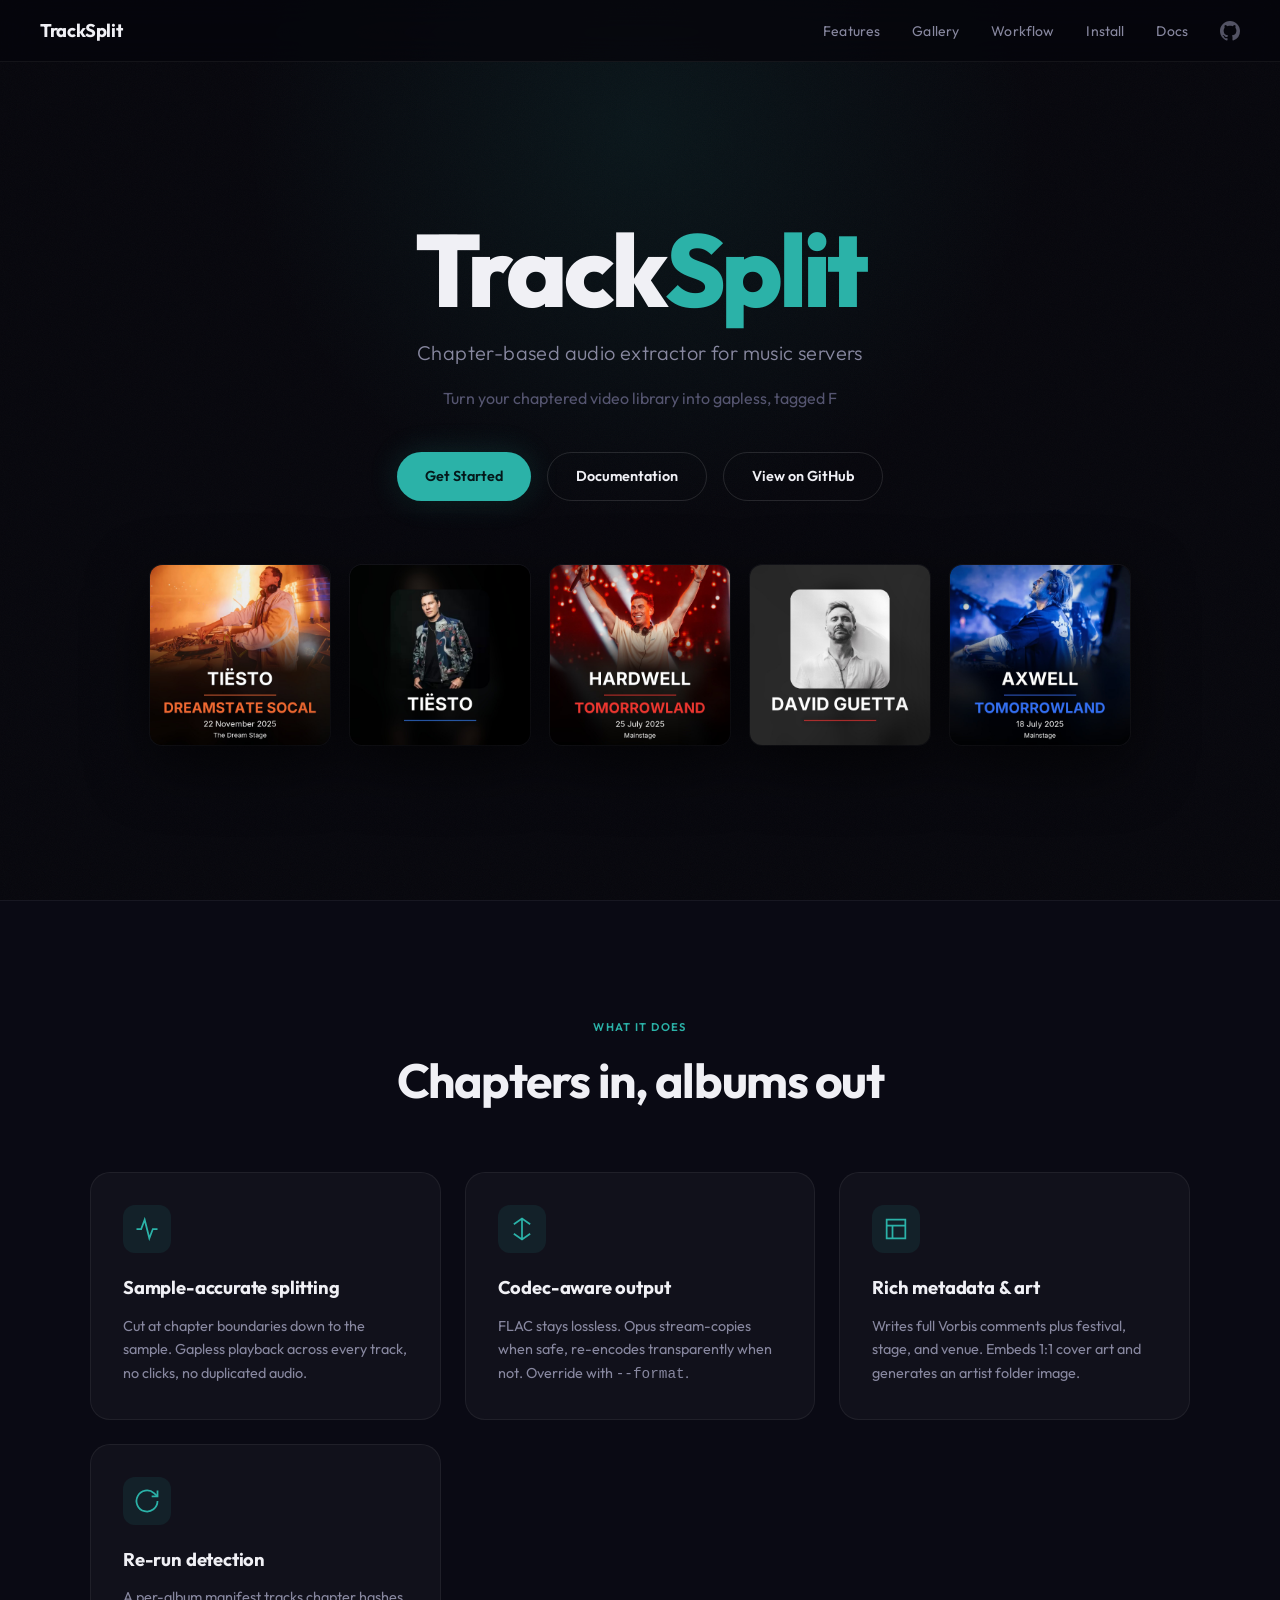
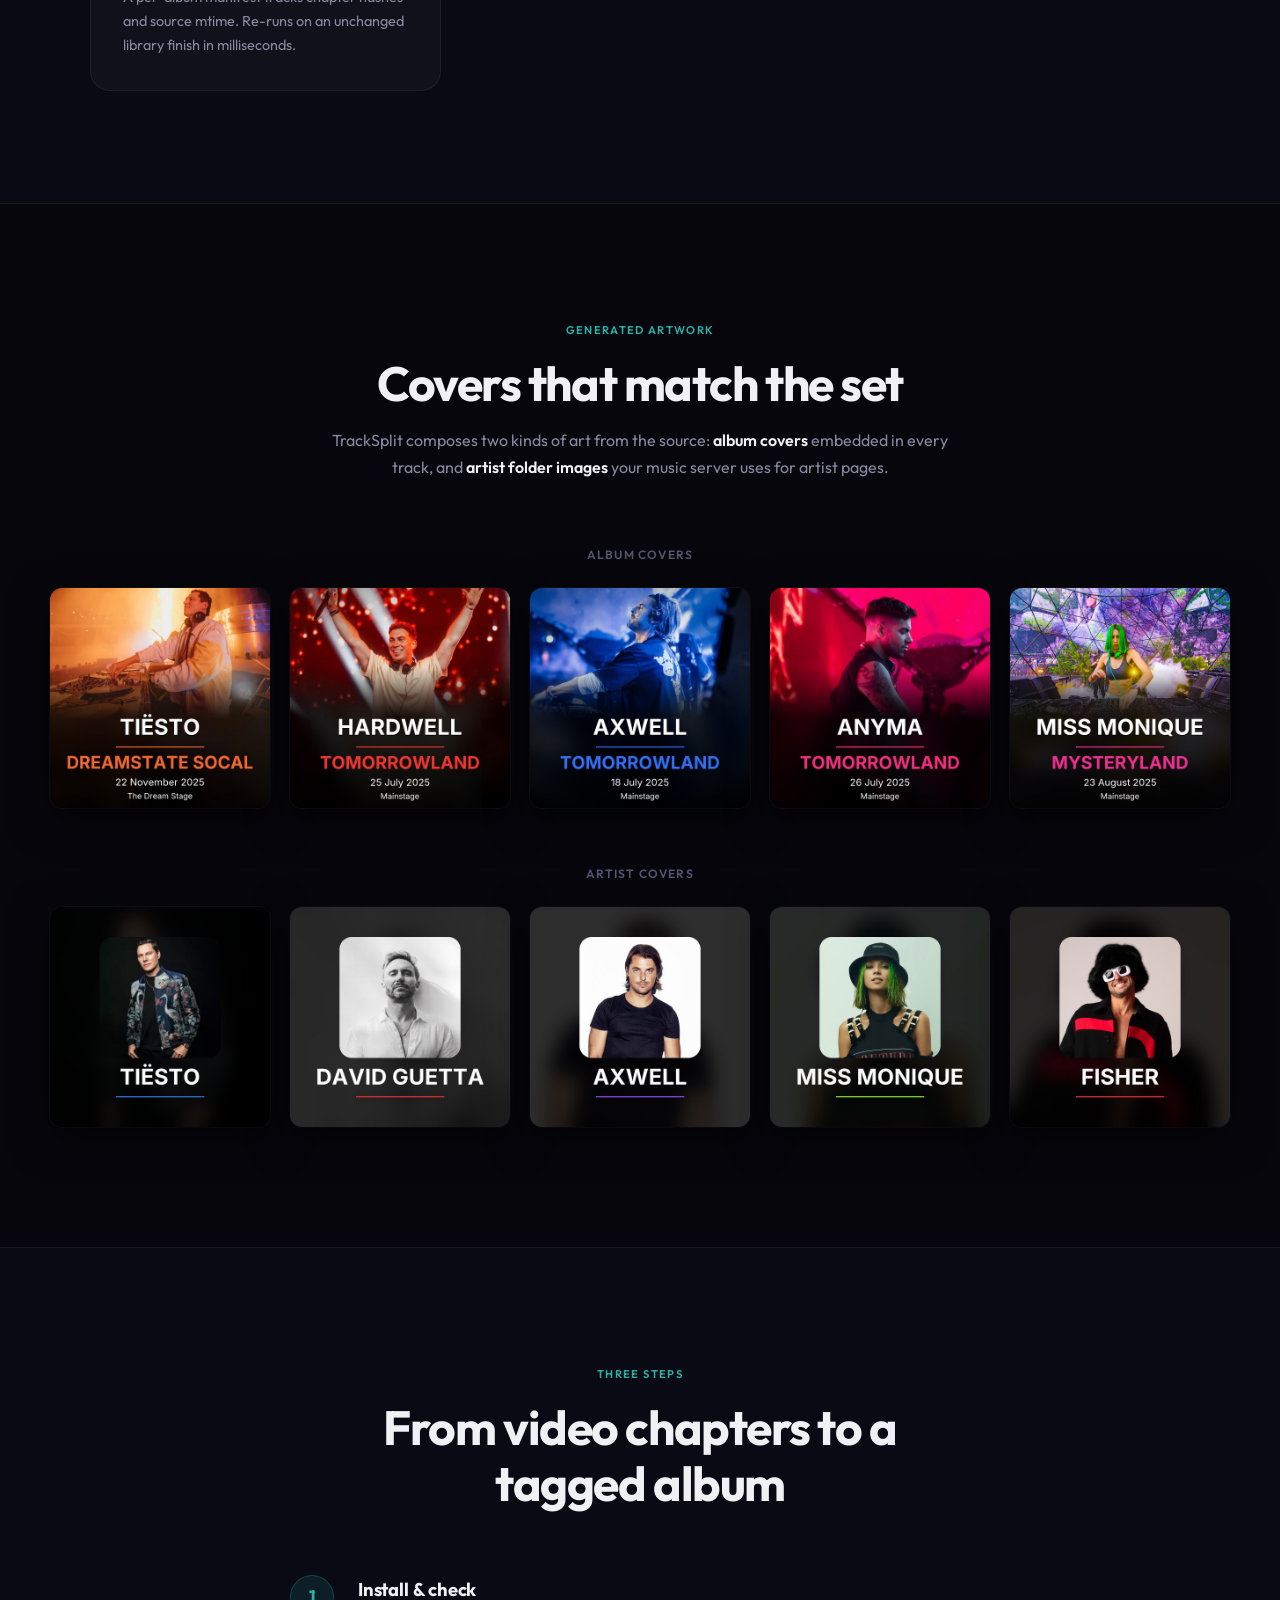
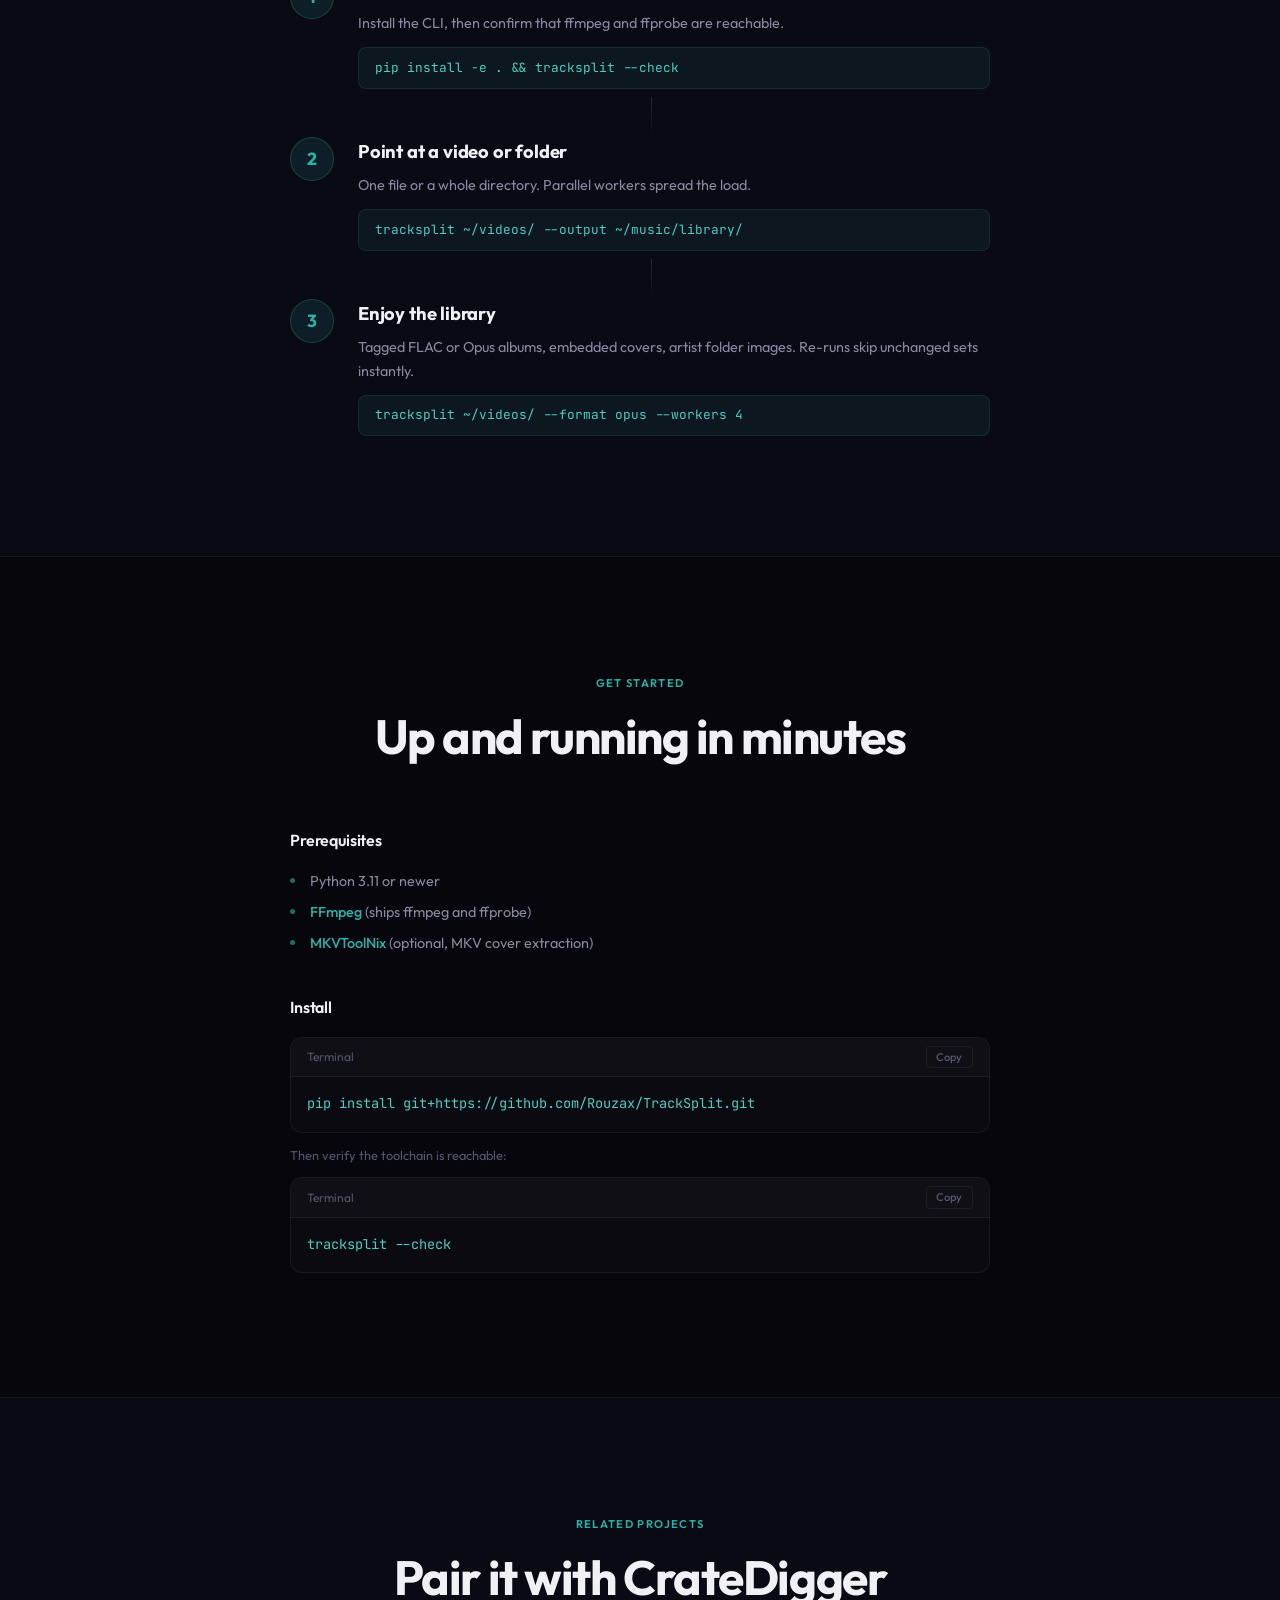
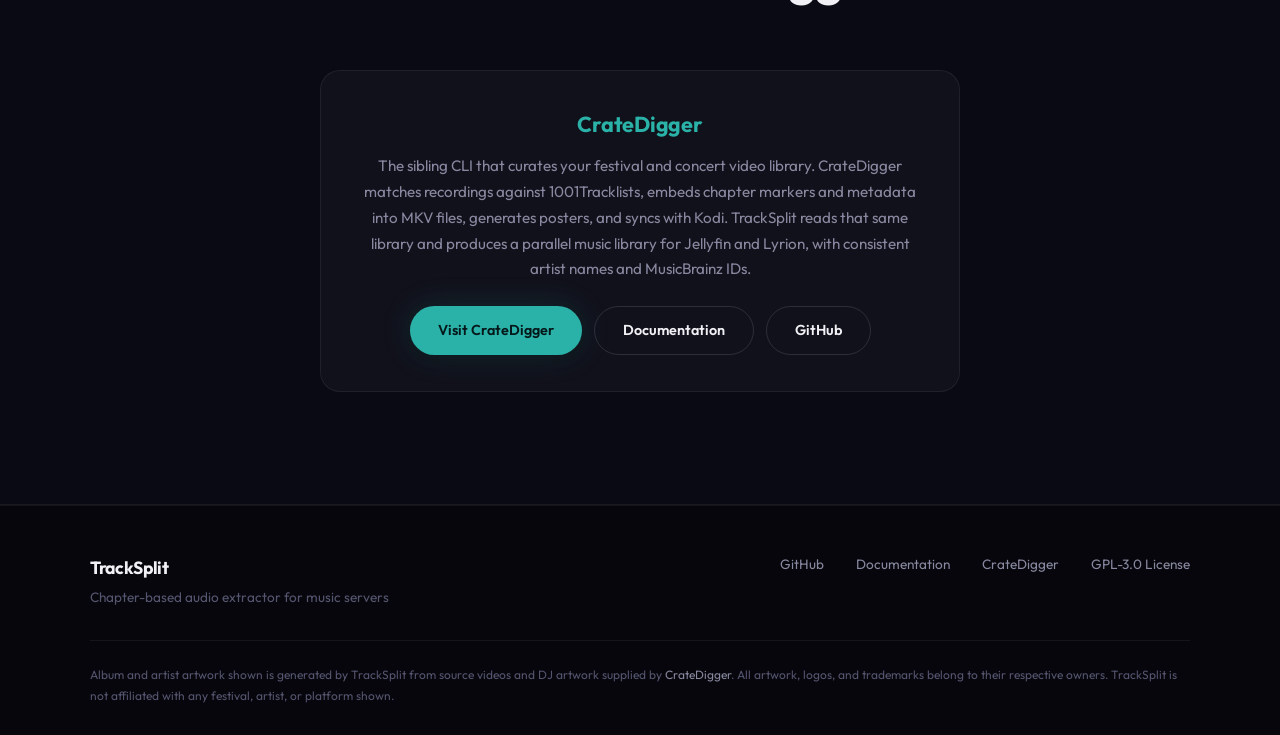
==== commit d88d5b13: "deploy: 1f2bba7a462fd9b584b638b326ce4eaf9df6d515" ====
--- a/index.html
+++ b/index.html
@@ -24,6 +24,7 @@
       <a href="#gallery">Gallery</a>
       <a href="#workflow">Workflow</a>
       <a href="#install">Install</a>
+      <a href="docs/">Docs</a>
       <a href="https://github.com/Rouzax/TrackSplit" class="nav-gh" target="_blank" rel="noopener">
         <svg width="20" height="20" viewBox="0 0 24 24" fill="currentColor"><path d="M12 0C5.37 0 0 5.37 0 12c0 5.31 3.435 9.795 8.205 11.385.6.105.825-.255.825-.57 0-.285-.015-1.23-.015-2.235-3.015.555-3.795-.735-4.035-1.41-.135-.345-.72-1.41-1.23-1.695-.42-.225-1.02-.78-.015-.795.945-.015 1.62.87 1.845 1.23 1.08 1.815 2.805 1.305 3.495.99.105-.78.42-1.305.765-1.605-2.67-.3-5.46-1.335-5.46-5.925 0-1.305.465-2.385 1.23-3.225-.12-.3-.54-1.53.12-3.18 0 0 1.005-.315 3.3 1.23.96-.27 1.98-.405 3-.405s2.04.135 3 .405c2.295-1.56 3.3-1.23 3.3-1.23.66 1.65.24 2.88.12 3.18.765.84 1.23 1.905 1.23 3.225 0 4.605-2.805 5.625-5.475 5.925.435.375.81 1.095.81 2.22 0 1.605-.015 2.895-.015 3.3 0 .315.225.69.825.57A12.02 12.02 0 0024 12c0-6.63-5.37-12-12-12z"/></svg>
       </a>
@@ -42,6 +43,7 @@
       <p class="hero-desc">Turn your chaptered video library into gapless, tagged FLAC or Opus albums ready for Jellyfin and Lyrion.</p>
       <div class="hero-actions">
         <a href="#install" class="btn btn-primary">Get Started</a>
+        <a href="docs/" class="btn btn-outline">Documentation</a>
         <a href="https://github.com/Rouzax/TrackSplit" class="btn btn-outline" target="_blank" rel="noopener">View on GitHub</a>
       </div>
     </div>
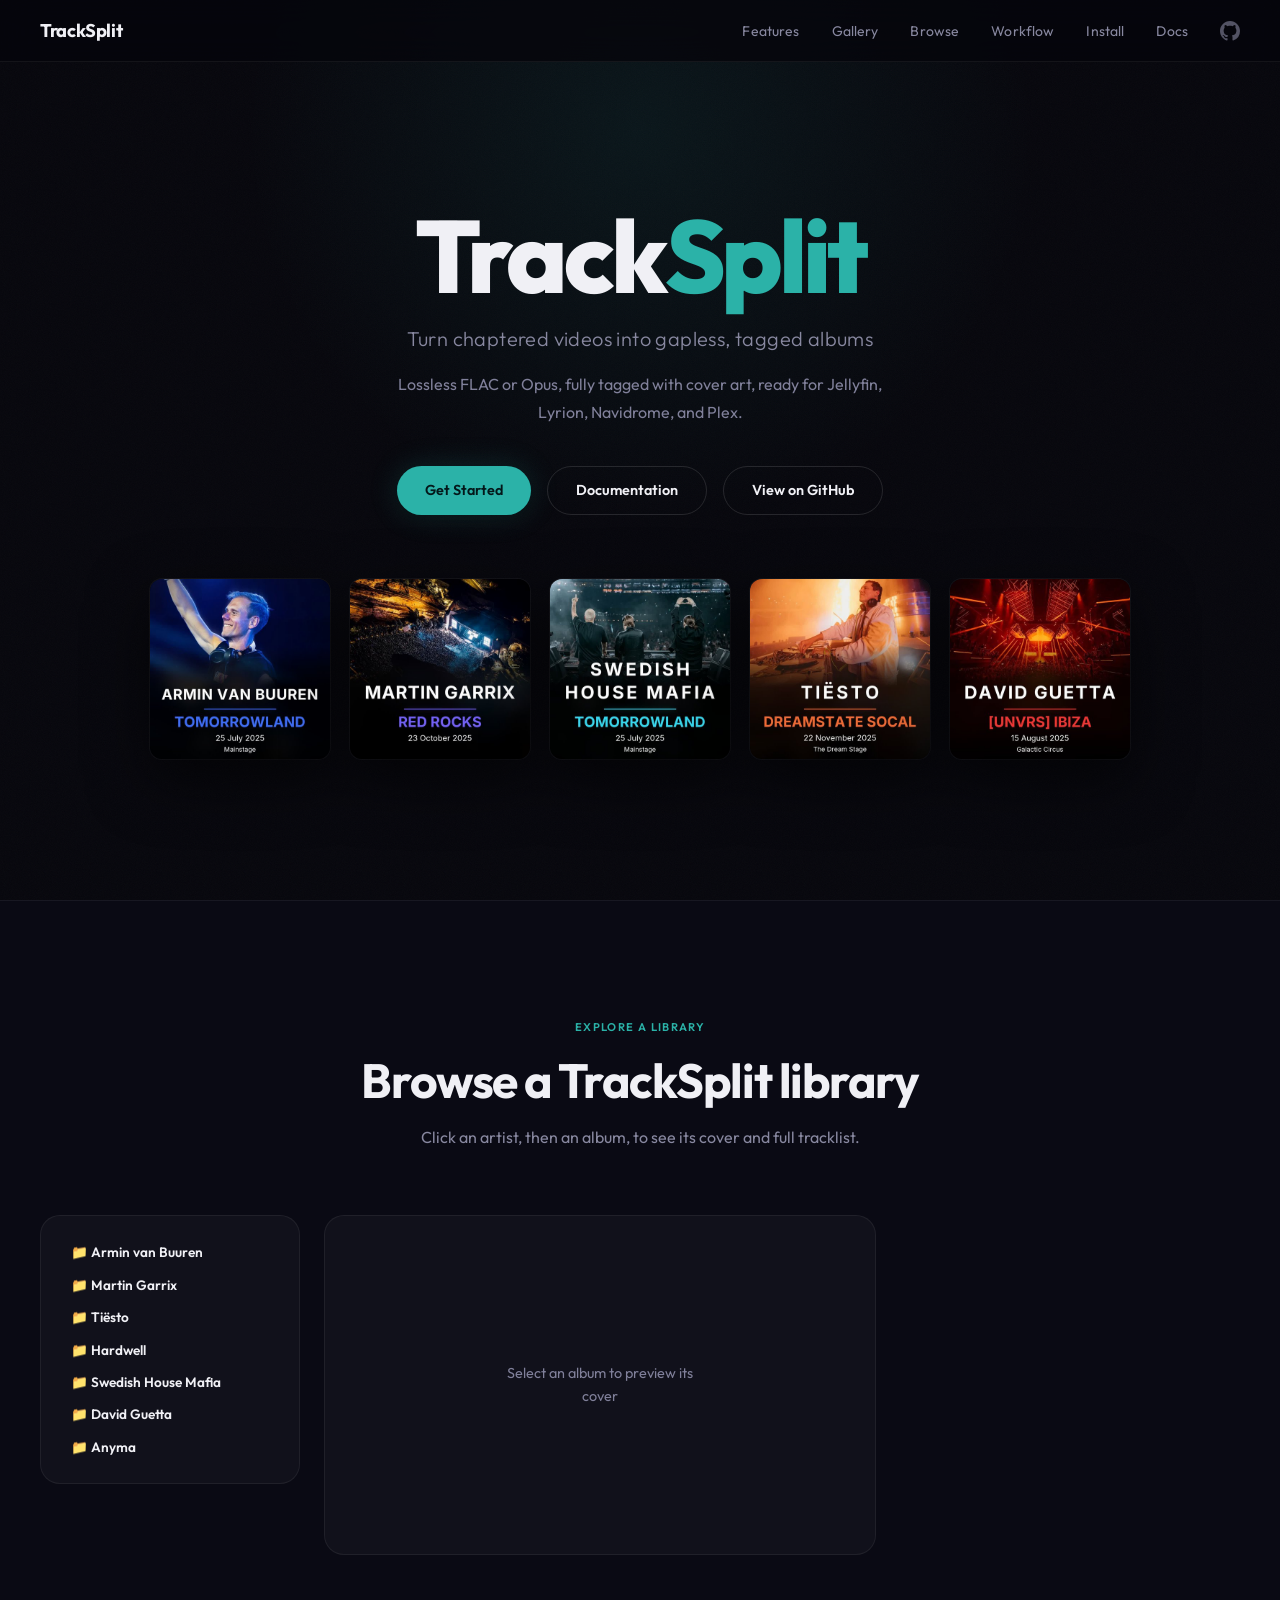
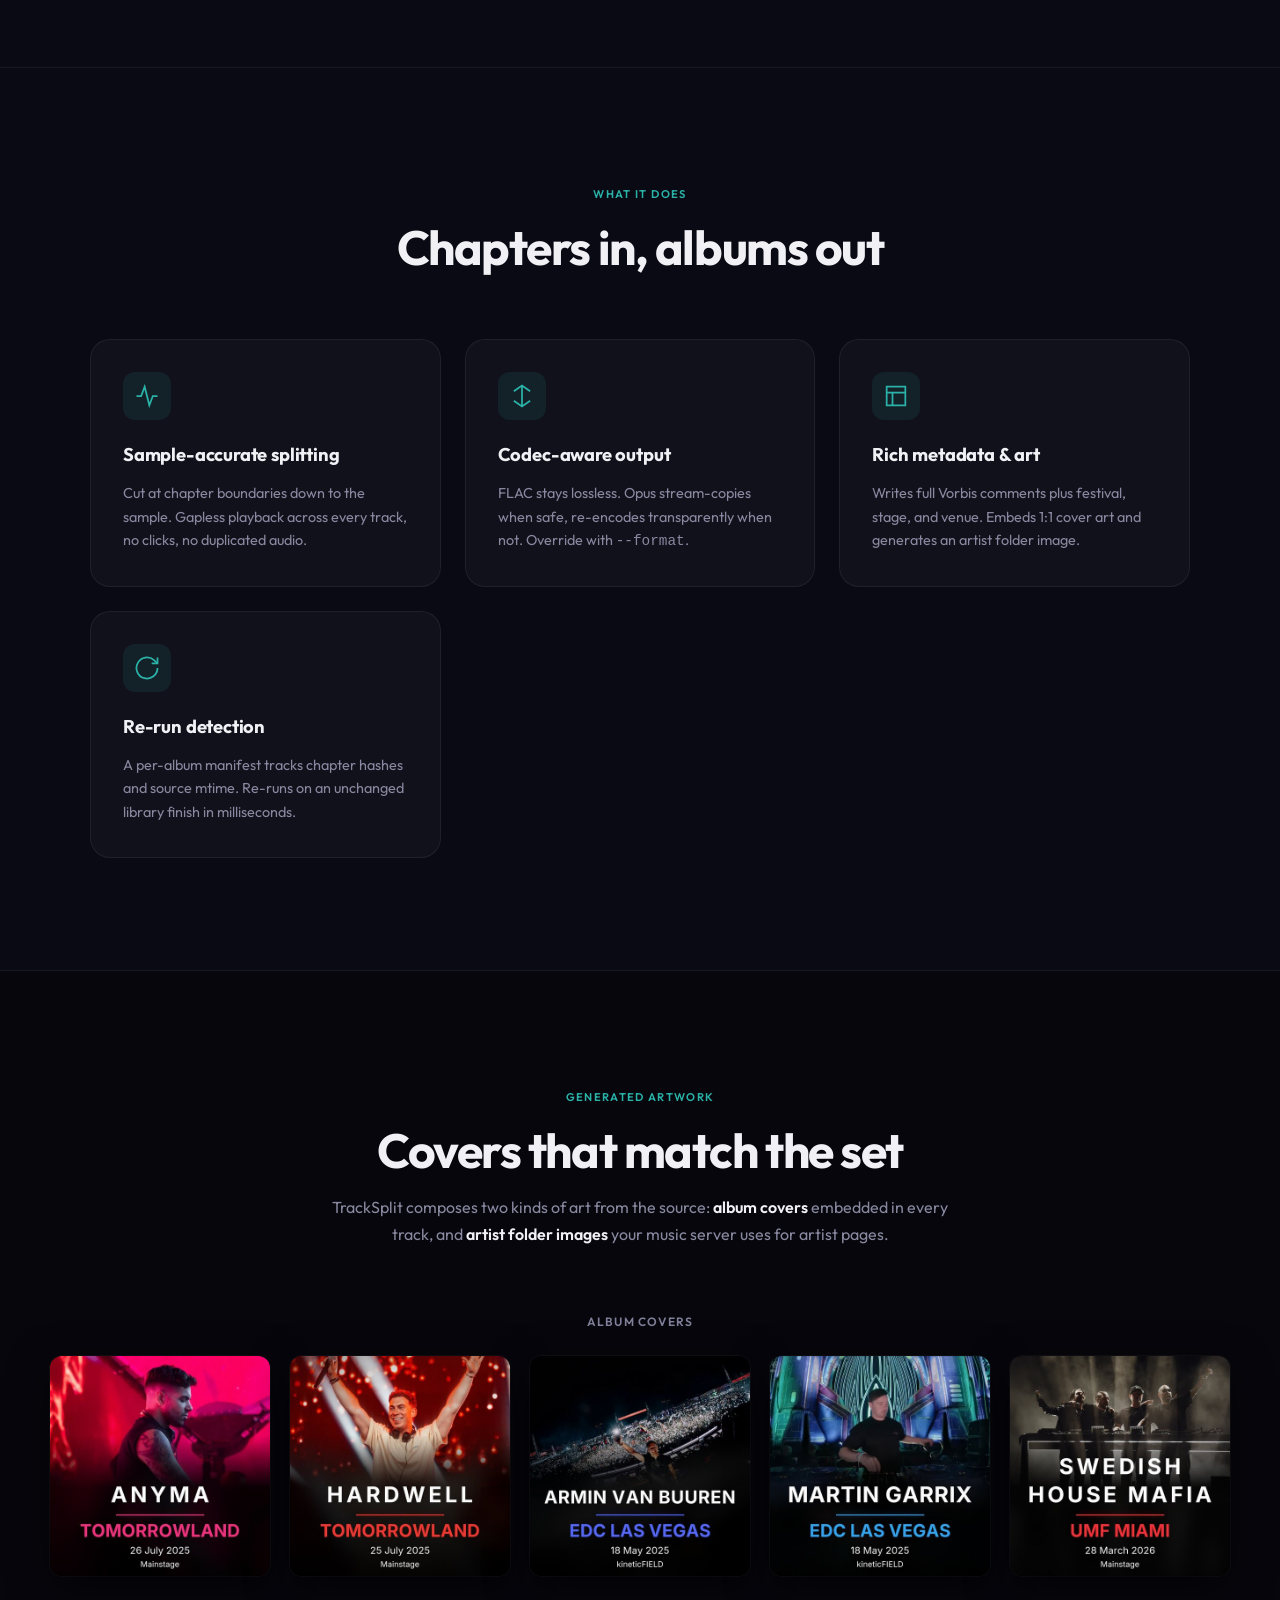
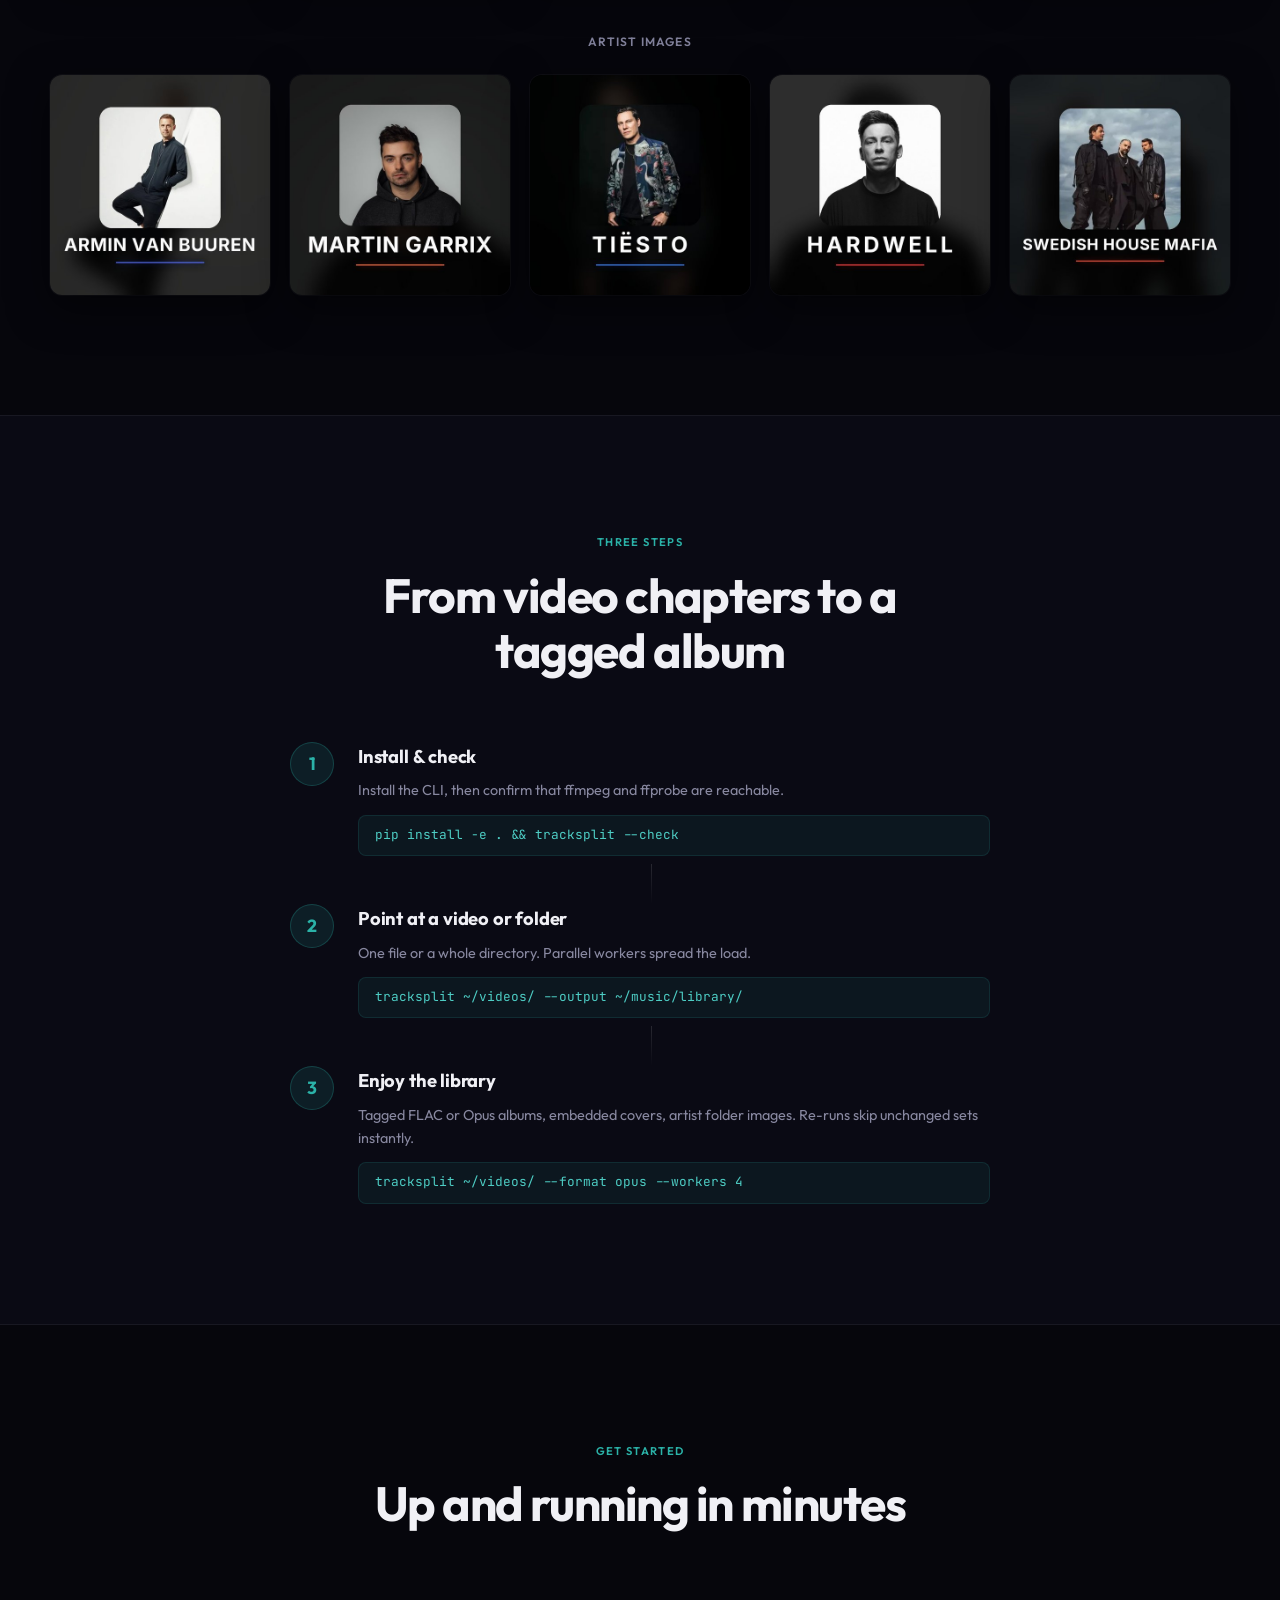
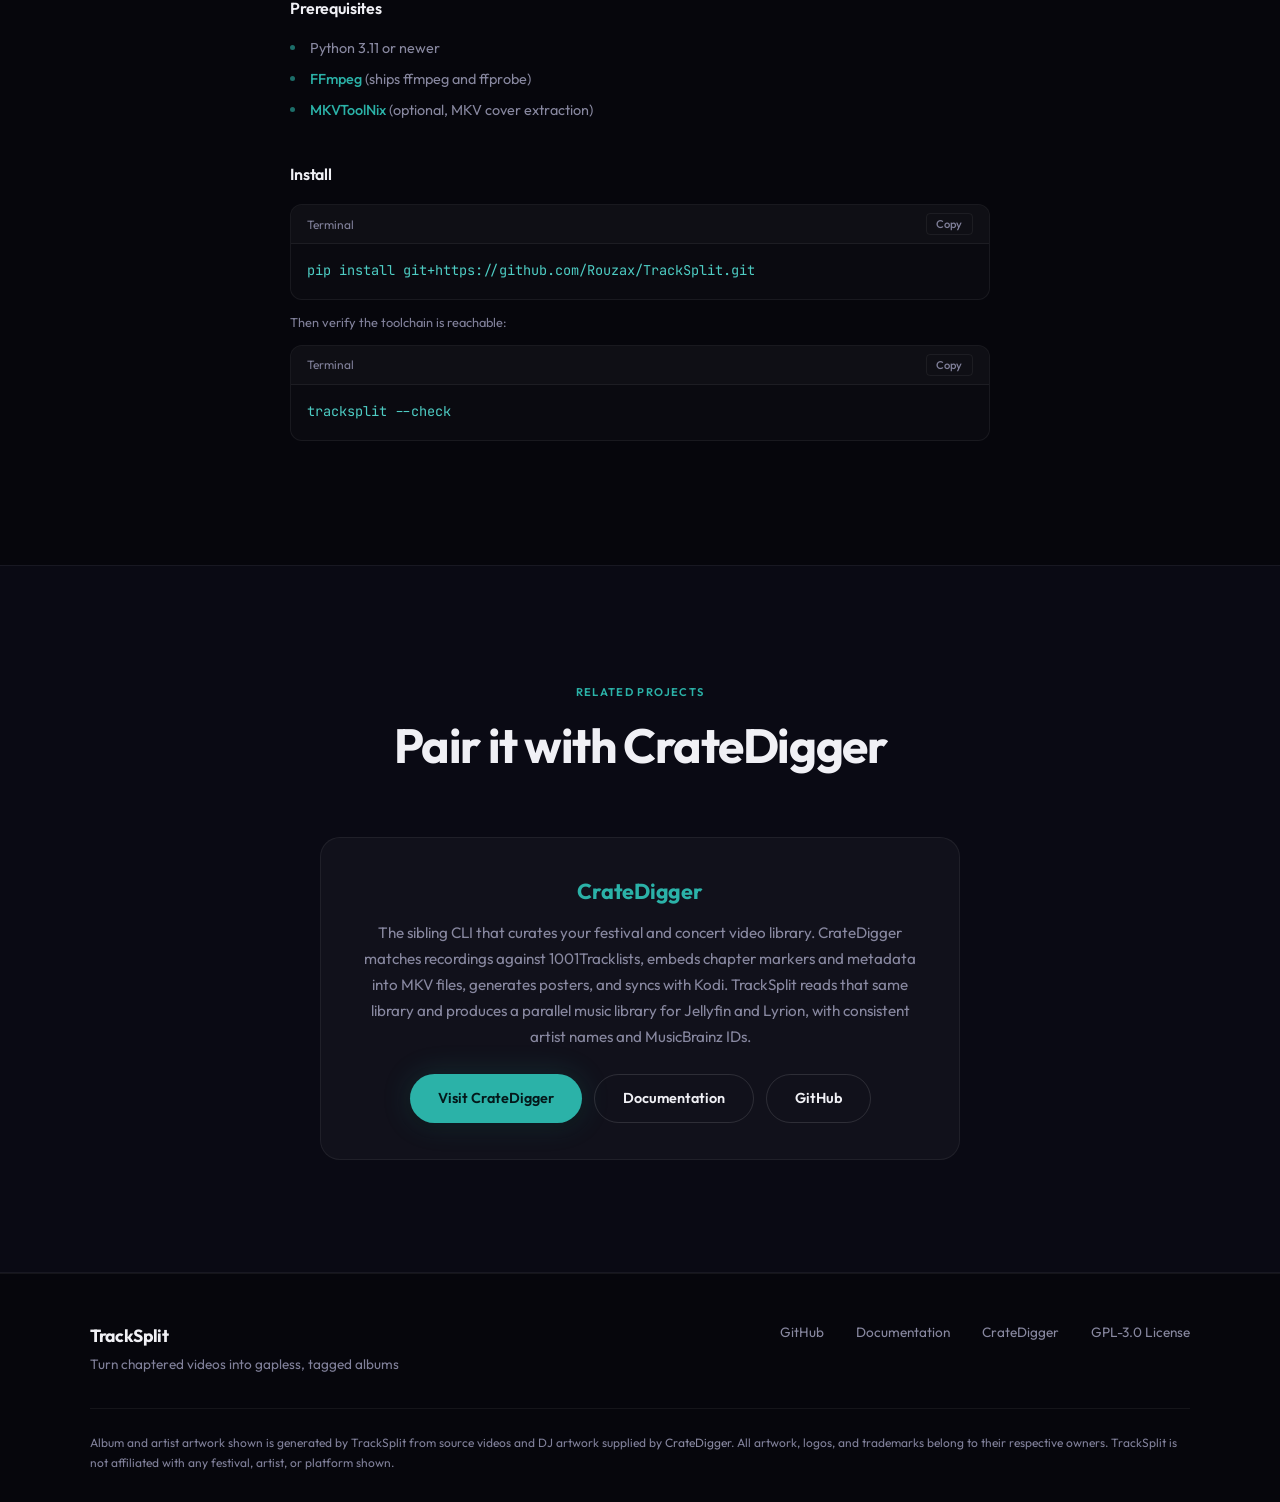
==== commit be91a7e1: "deploy: bf9df3025c79e4dbf3ec305df924af6624565d82" ====
--- a/index.html
+++ b/index.html
@@ -3,10 +3,10 @@
 <head>
   <meta charset="UTF-8">
   <meta name="viewport" content="width=device-width, initial-scale=1.0">
-  <title>TrackSplit - Chapter-based audio extractor for music servers</title>
+  <title>TrackSplit - Turn chaptered videos into gapless, tagged albums</title>
   <meta name="description" content="Turn your chaptered video library into gapless, tagged FLAC or Opus albums ready for Jellyfin and Lyrion.">
   <meta property="og:title" content="TrackSplit">
-  <meta property="og:description" content="Chapter-based audio extractor for music servers">
+  <meta property="og:description" content="Turn chaptered videos into gapless, tagged albums">
   <meta property="og:image" content="assets/social-preview.jpg">
   <meta property="og:type" content="website">
   <link rel="stylesheet" href="style.css">
@@ -22,6 +22,7 @@
     <div class="nav-links">
       <a href="#features">Features</a>
       <a href="#gallery">Gallery</a>
+      <a href="#library-browser">Browse</a>
       <a href="#workflow">Workflow</a>
       <a href="#install">Install</a>
       <a href="docs/">Docs</a>
@@ -39,8 +40,8 @@
       <h1 class="hero-title">
         <span class="hero-title-track">Track</span><span class="hero-title-split">Split</span>
       </h1>
-      <p class="hero-subtitle">Chapter-based audio extractor for music servers</p>
-      <p class="hero-desc">Turn your chaptered video library into gapless, tagged FLAC or Opus albums ready for Jellyfin and Lyrion.</p>
+      <p class="hero-subtitle">Turn chaptered videos into gapless, tagged albums</p>
+      <p class="hero-desc">Lossless FLAC or Opus, fully tagged with cover art, ready for Jellyfin, Lyrion, Navidrome, and Plex.</p>
       <div class="hero-actions">
         <a href="#install" class="btn btn-primary">Get Started</a>
         <a href="docs/" class="btn btn-outline">Documentation</a>
@@ -48,11 +49,25 @@
       </div>
     </div>
     <div class="hero-posters">
-      <div class="hero-poster" style="--delay: 0.1s"><img src="assets/album-01.jpg" alt="Album cover" loading="lazy"></div>
-      <div class="hero-poster" style="--delay: 0.2s"><img src="assets/artist-01.jpg" alt="Artist cover" loading="lazy"></div>
-      <div class="hero-poster" style="--delay: 0.3s"><img src="assets/album-02.jpg" alt="Album cover" loading="lazy"></div>
-      <div class="hero-poster" style="--delay: 0.15s"><img src="assets/artist-02.jpg" alt="Artist cover" loading="lazy"></div>
-      <div class="hero-poster" style="--delay: 0.25s"><img src="assets/album-03.jpg" alt="Album cover" loading="lazy"></div>
+      <div class="hero-poster" style="--delay: 0.1s"><img src="assets/album-armin-van-buuren-tomorrowland-2025-mainstage.jpg" alt="Armin van Buuren at Tomorrowland album cover" loading="lazy"></div>
+      <div class="hero-poster" style="--delay: 0.2s"><img src="assets/album-martin-garrix-red-rocks-2025.jpg" alt="Martin Garrix at Red Rocks album cover" loading="lazy"></div>
+      <div class="hero-poster" style="--delay: 0.3s"><img src="assets/album-swedish-house-mafia-tomorrowland-2025-mainstage.jpg" alt="Swedish House Mafia at Tomorrowland album cover" loading="lazy"></div>
+      <div class="hero-poster" style="--delay: 0.15s"><img src="assets/album-tiesto-dreamstate-socal-2025-the-dream-stage.jpg" alt="Tiesto at Dreamstate SoCal album cover" loading="lazy"></div>
+      <div class="hero-poster" style="--delay: 0.25s"><img src="assets/album-david-guetta-unvrs-ibiza-2025.jpg" alt="David Guetta at UNVRS Ibiza album cover" loading="lazy"></div>
+    </div>
+  </section>
+
+  <!-- Library browser -->
+  <section id="library-browser" class="browser reveal">
+    <div class="section-header">
+      <span class="section-label">Explore a library</span>
+      <h2>Browse a TrackSplit library</h2>
+      <p class="section-desc">Click an artist, then an album, to see its cover and full tracklist.</p>
+    </div>
+    <div class="browser-grid">
+      <nav id="browser-tree" class="browser-tree" aria-label="Artists and albums"></nav>
+      <figure class="browser-stage"><img id="browser-cover" alt="" loading="lazy"></figure>
+      <aside id="browser-meta" class="browser-meta" hidden></aside>
     </div>
   </section>
 
@@ -105,21 +120,21 @@
       <div class="gallery-group">
         <span class="gallery-label">Album Covers</span>
         <div class="gallery-items">
-          <div class="gallery-item"><img src="assets/album-01.jpg" alt="Album cover" loading="lazy"></div>
-          <div class="gallery-item"><img src="assets/album-02.jpg" alt="Album cover" loading="lazy"></div>
-          <div class="gallery-item"><img src="assets/album-03.jpg" alt="Album cover" loading="lazy"></div>
-          <div class="gallery-item"><img src="assets/album-04.jpg" alt="Album cover" loading="lazy"></div>
-          <div class="gallery-item"><img src="assets/album-05.jpg" alt="Album cover" loading="lazy"></div>
+          <div class="gallery-item"><img src="assets/album-anyma-tomorrowland-2025-mainstage.jpg" alt="Anyma - Tomorrowland" loading="lazy"></div>
+          <div class="gallery-item"><img src="assets/album-hardwell-tomorrowland-2025-mainstage.jpg" alt="Hardwell - Tomorrowland" loading="lazy"></div>
+          <div class="gallery-item"><img src="assets/album-armin-van-buuren-edc-las-vegas-2025-kineticfield.jpg" alt="Armin van Buuren - EDC Las Vegas" loading="lazy"></div>
+          <div class="gallery-item"><img src="assets/album-martin-garrix-edc-las-vegas-2025-kineticfield.jpg" alt="Martin Garrix - EDC Las Vegas" loading="lazy"></div>
+          <div class="gallery-item"><img src="assets/album-swedish-house-mafia-umf-miami-2026-mainstage.jpg" alt="Swedish House Mafia - UMF Miami" loading="lazy"></div>
         </div>
       </div>
       <div class="gallery-group">
-        <span class="gallery-label">Artist Covers</span>
+        <span class="gallery-label">Artist Images</span>
         <div class="gallery-items">
-          <div class="gallery-item"><img src="assets/artist-01.jpg" alt="Artist cover" loading="lazy"></div>
-          <div class="gallery-item"><img src="assets/artist-02.jpg" alt="Artist cover" loading="lazy"></div>
-          <div class="gallery-item"><img src="assets/artist-03.jpg" alt="Artist cover" loading="lazy"></div>
-          <div class="gallery-item"><img src="assets/artist-04.jpg" alt="Artist cover" loading="lazy"></div>
-          <div class="gallery-item"><img src="assets/artist-05.jpg" alt="Artist cover" loading="lazy"></div>
+          <div class="gallery-item"><img src="assets/artist-armin-van-buuren.jpg" alt="Armin van Buuren" loading="lazy"></div>
+          <div class="gallery-item"><img src="assets/artist-martin-garrix.jpg" alt="Martin Garrix" loading="lazy"></div>
+          <div class="gallery-item"><img src="assets/artist-tiesto.jpg" alt="Tiesto" loading="lazy"></div>
+          <div class="gallery-item"><img src="assets/artist-hardwell.jpg" alt="Hardwell" loading="lazy"></div>
+          <div class="gallery-item"><img src="assets/artist-swedish-house-mafia.jpg" alt="Swedish House Mafia" loading="lazy"></div>
         </div>
       </div>
     </div>
@@ -219,7 +234,7 @@
     <div class="footer-content">
       <div class="footer-brand">
         <span class="footer-logo">TrackSplit</span>
-        <p>Chapter-based audio extractor for music servers</p>
+        <p>Turn chaptered videos into gapless, tagged albums</p>
       </div>
       <div class="footer-links">
         <a href="https://github.com/Rouzax/TrackSplit" target="_blank" rel="noopener">GitHub</a>
@@ -280,20 +295,6 @@
       nav.classList.toggle('nav-scrolled', window.scrollY > 40);
     }, { passive: true });
 
-    const heroDesc = document.querySelector('.hero-desc');
-    const fullText = heroDesc.textContent;
-    heroDesc.textContent = '';
-    heroDesc.style.opacity = '1';
-    let charIndex = 0;
-    function typeChar() {
-      if (charIndex < fullText.length) {
-        heroDesc.textContent += fullText[charIndex];
-        charIndex++;
-        setTimeout(typeChar, 18);
-      }
-    }
-    setTimeout(typeChar, 1200);
-
     const stepObserver = new IntersectionObserver((entries) => {
       entries.forEach(entry => {
         if (entry.isIntersecting) {
@@ -323,5 +324,6 @@
       });
     });
   </script>
+  <script src="assets/browser.js" defer></script>
 </body>
 </html>
--- a/style.css
+++ b/style.css
@@ -1,6 +1,27 @@
 /* ============================================
    TrackSplit Landing Page
    Dark studio-console aesthetic
+   ============================================ */
+
+/* ============================================
+   CANONICAL HOUSE-STYLE PALETTE (source of truth)
+   --------------------------------------------
+   This :root block is the reference palette. The docs Material theme mirrors
+   the accent in docs/stylesheets/extra.css; keep them in sync when changing a
+   color.
+
+   Colors and their WCAG AA status on the dark backgrounds (#06060c / #0a0a14):
+     --text-primary   #f0f0f5  17.0-17.8:1  AAA
+     --text-secondary #8888a0  5.6-5.9:1    AA
+     --text-muted     #80809a  5.1-5.3:1    AA   (was #555570 = 2.8:1, failed AA)
+     --accent         #2bb2a8  7.4-7.7:1    AA   (as TEXT on dark only)
+     --accent-soft    #4ecdc4  10.0-10.5:1  AAA
+
+   White-on-teal rule: never place white/light text on a SOLID #2bb2a8 fill
+   (only 2.6:1). Buttons use dark text #04181a on the teal fill (7.0:1). Where
+   white is required (the docs Material header bar), the primary is darkened to
+   #146b65 in extra.css so white clears WCAG AA (6.3:1). #2bb2a8 stays the
+   accent for text and tints elsewhere.
    ============================================ */
 
 :root {
@@ -13,7 +34,7 @@
 
   --text-primary: #f0f0f5;
   --text-secondary: #8888a0;
-  --text-muted: #555570;
+  --text-muted: #80809a;
 
   --accent: #2bb2a8;
   --accent-glow: rgba(43, 178, 168, 0.18);
@@ -418,6 +439,198 @@
 
 .hero-poster { transform-style: preserve-3d; will-change: transform; }
 
+/* ---- Library browser ---- */
+.browser {
+  background: var(--bg-dark);
+  border-top: 1px solid var(--border);
+}
+
+.browser-grid {
+  max-width: 1200px;
+  margin: 0 auto;
+  display: grid;
+  grid-template-columns: 260px minmax(0, 1fr) 340px;
+  gap: 1.5rem;
+  align-items: start;
+}
+
+/* Shared card surface for the three panels */
+.browser-tree,
+.browser-stage,
+.browser-meta {
+  background: var(--bg-card);
+  border: 1px solid var(--border);
+  border-radius: var(--radius-lg);
+  padding: 1.25rem;
+}
+
+/* Tree */
+.browser-tree {
+  max-height: 60vh;
+  overflow-y: auto;
+}
+
+.browser-tree::-webkit-scrollbar,
+.browser-meta::-webkit-scrollbar,
+.tracklist::-webkit-scrollbar { width: 6px; }
+.browser-tree::-webkit-scrollbar-track,
+.browser-meta::-webkit-scrollbar-track,
+.tracklist::-webkit-scrollbar-track { background: transparent; }
+.browser-tree::-webkit-scrollbar-thumb,
+.browser-meta::-webkit-scrollbar-thumb,
+.tracklist::-webkit-scrollbar-thumb { background: var(--border-hover); border-radius: 4px; }
+
+.tree-row {
+  display: block;
+  width: 100%;
+  text-align: left;
+  font-family: var(--font-display);
+  font-size: 0.85rem;
+  color: var(--text-secondary);
+  background: transparent;
+  border: none;
+  border-radius: var(--radius-sm);
+  padding: 0.45rem 0.6rem;
+  cursor: pointer;
+  transition: background 0.18s, color 0.18s;
+  white-space: nowrap;
+  overflow: hidden;
+  text-overflow: ellipsis;
+}
+
+.tree-row:hover {
+  background: var(--bg-card-hover);
+  color: var(--text-primary);
+}
+
+.tree-row:focus-visible {
+  outline: none;
+  box-shadow: 0 0 0 2px var(--accent-glow);
+}
+
+.tree-folder {
+  font-weight: 600;
+  color: var(--text-primary);
+}
+
+.tree-album {
+  font-weight: 400;
+  color: var(--text-secondary);
+}
+
+.tree-album:hover {
+  color: var(--accent-soft);
+}
+
+/* Nesting */
+.tree-kids {
+  display: none;
+  margin-left: 0.9rem;
+  padding-left: 0.4rem;
+  border-left: 1px solid var(--border);
+}
+
+.tree-kids.open {
+  display: block;
+}
+
+/* Stage (square album covers) */
+.browser-stage {
+  display: flex;
+  align-items: center;
+  justify-content: center;
+  min-height: 340px;
+  padding: 1.5rem;
+}
+
+.browser-stage img {
+  max-width: 100%;
+  max-height: min(60vh, 480px);
+  width: auto;
+  object-fit: contain;
+  border-radius: var(--radius);
+  box-shadow: 0 20px 60px rgba(0, 0, 0, 0.6), 0 0 0 1px rgba(255, 255, 255, 0.05);
+}
+
+/* No src: hide the broken image and show a hint via the figure */
+.browser-stage img:not([src]) { display: none; }
+
+.browser-stage:has(img:not([src]))::after {
+  content: 'Select an album to preview its cover';
+  color: var(--text-muted);
+  font-size: 0.9rem;
+  text-align: center;
+  max-width: 220px;
+  line-height: 1.6;
+}
+
+/* Meta panel */
+.browser-meta {
+  max-height: 60vh;
+  overflow-y: auto;
+}
+
+.browser-meta h3 {
+  font-size: 1.1rem;
+  font-weight: 700;
+  letter-spacing: -0.01em;
+  line-height: 1.3;
+  margin-bottom: 0.4rem;
+}
+
+.browser-sub {
+  font-size: 0.8rem;
+  color: var(--text-muted);
+  margin-bottom: 1rem;
+  padding-bottom: 1rem;
+  border-bottom: 1px solid var(--border);
+}
+
+.tracklist {
+  list-style: none;
+  display: flex;
+  flex-direction: column;
+  gap: 0.5rem;
+  max-height: 420px;
+  overflow-y: auto;
+  padding-right: 0.25rem;
+}
+
+.tracklist li {
+  display: grid;
+  grid-template-columns: 2em 1fr auto;
+  align-items: baseline;
+  gap: 0.2rem 0.75rem;
+  font-size: 0.82rem;
+  line-height: 1.4;
+}
+
+.tracklist .tnum {
+  font-family: var(--font-mono);
+  font-size: 0.72rem;
+  color: var(--text-muted);
+  text-align: right;
+}
+
+.tracklist .tname {
+  color: var(--text-primary);
+}
+
+.tracklist .tgenre {
+  grid-column: 2;
+  font-size: 0.72rem;
+  color: var(--text-muted);
+}
+
+.tracklist .tdur {
+  grid-row: 1;
+  grid-column: 3;
+  font-family: var(--font-mono);
+  font-size: 0.72rem;
+  color: var(--text-muted);
+  text-align: right;
+}
+
 /* ---- Workflow ---- */
 .workflow {
   background: var(--bg-dark);
@@ -725,8 +938,6 @@
   100% { transform: scale(1); opacity: 1; }
 }
 
-.hero-desc { min-height: 1.6em; }
-
 /* ---- Responsive ---- */
 @media (max-width: 768px) {
   .nav { padding: 0.75rem 1.25rem; }
@@ -747,6 +958,12 @@
 
   .gallery-item { width: 160px; }
 
+  .browser-grid { grid-template-columns: 1fr; gap: 1rem; }
+  .browser-tree { max-height: 320px; }
+  .browser-stage { min-height: 240px; }
+  .browser-meta { max-height: none; }
+  .tracklist { max-height: 360px; }
+
   .workflow-step { gap: 1rem; }
   .step-number { width: 36px; height: 36px; font-size: 0.95rem; }
   .workflow-connector { margin-left: 18px; }
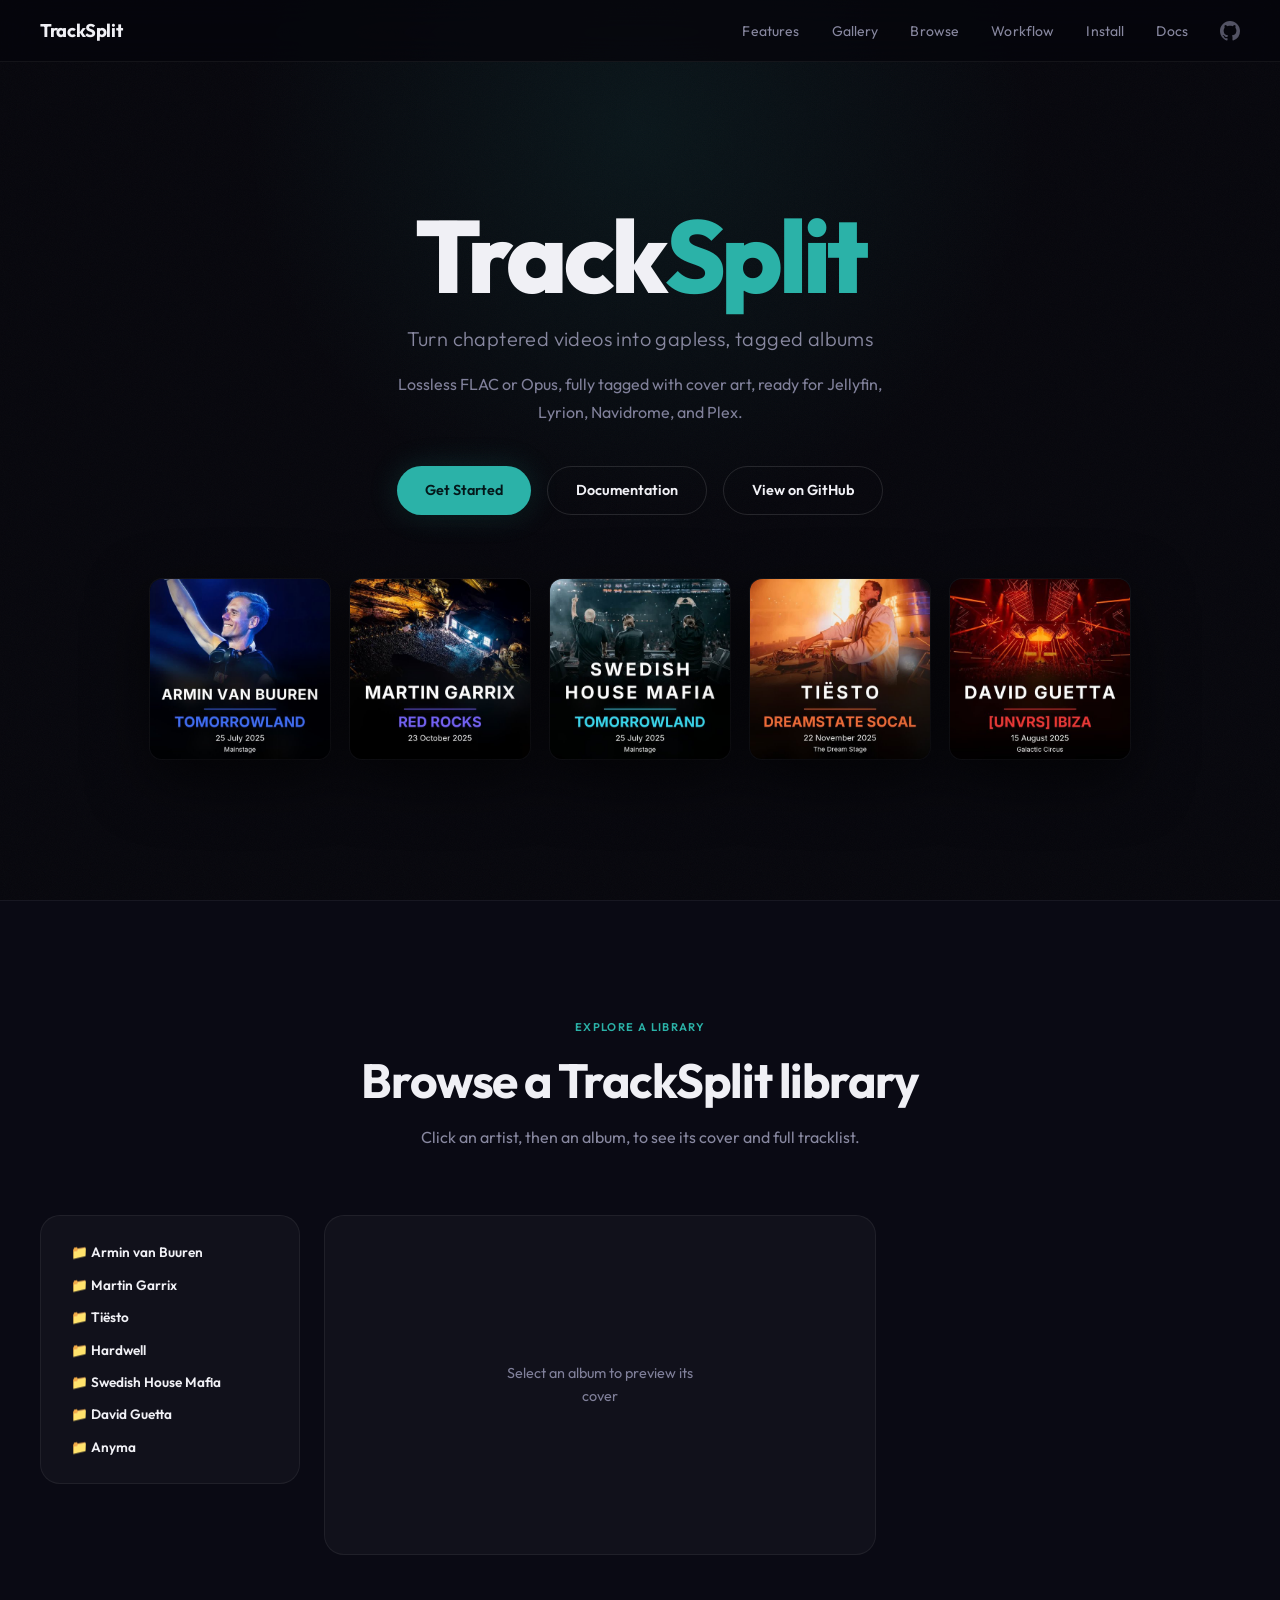
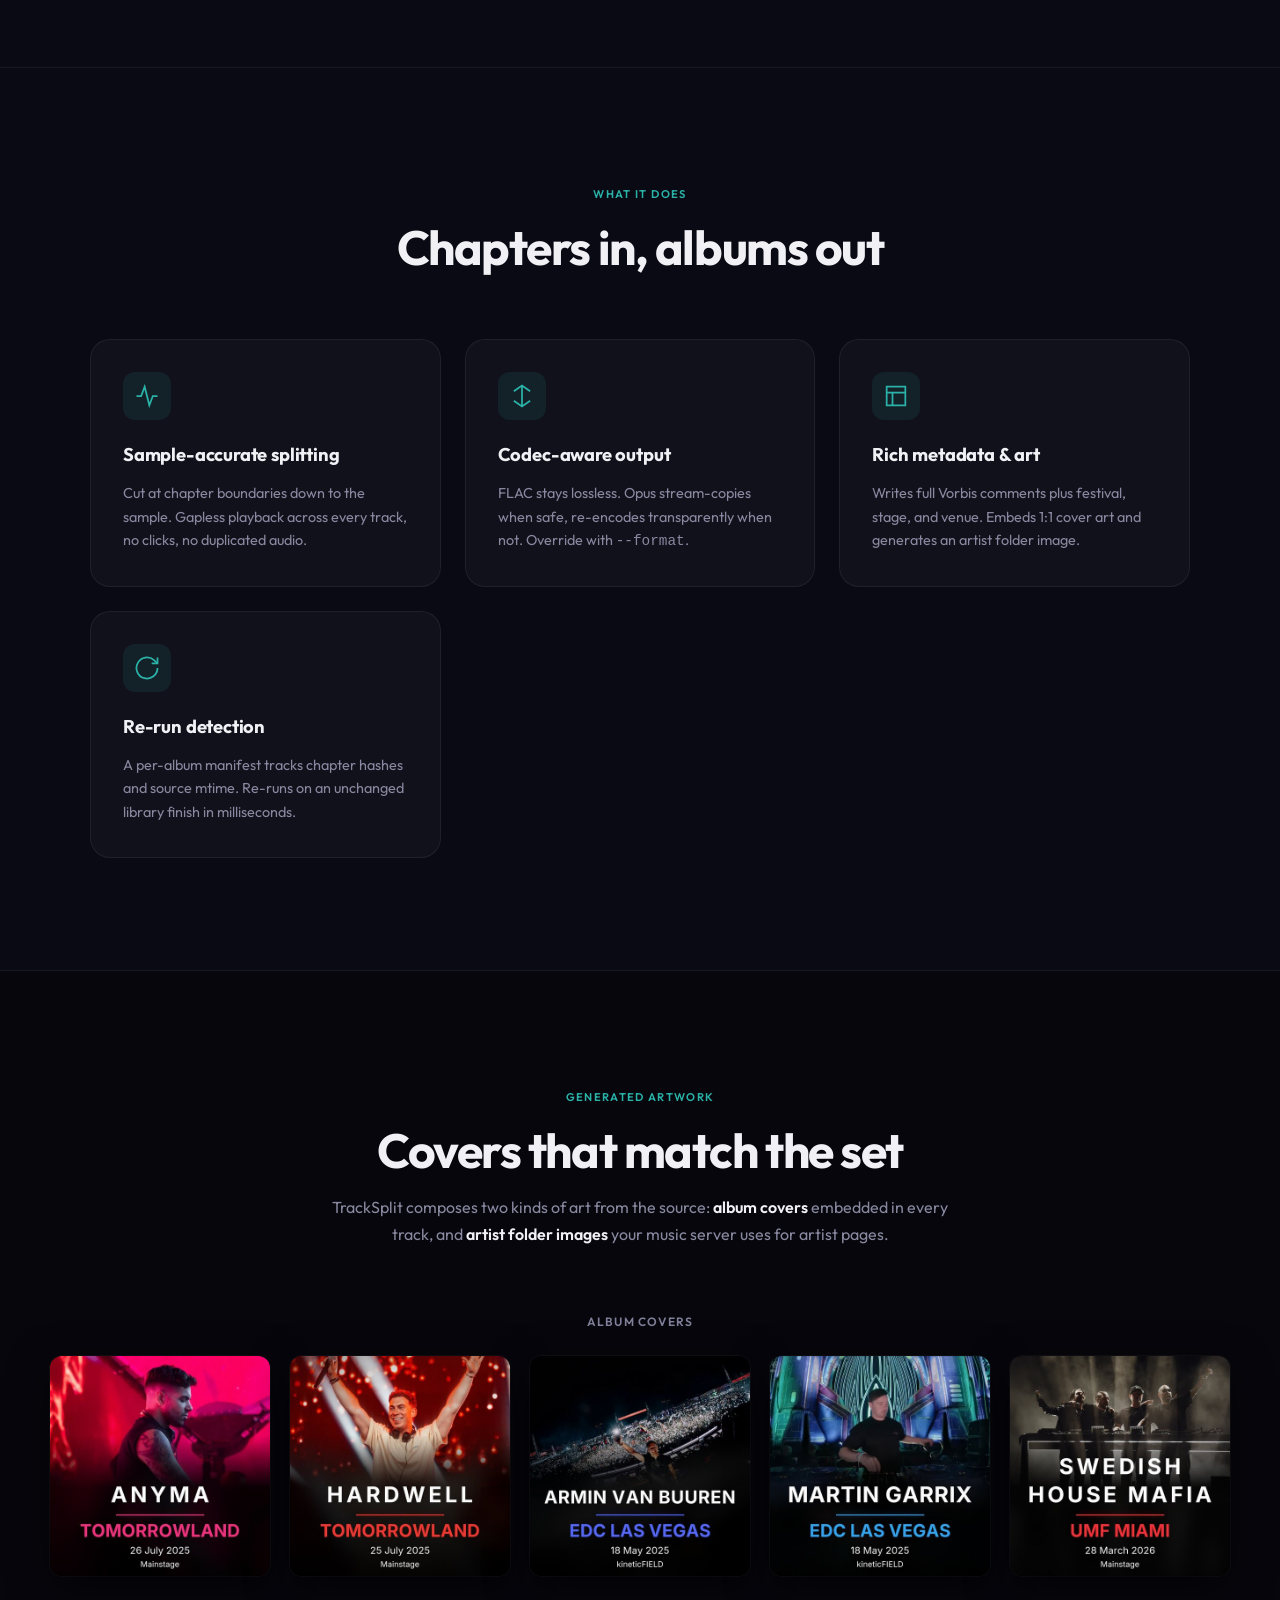
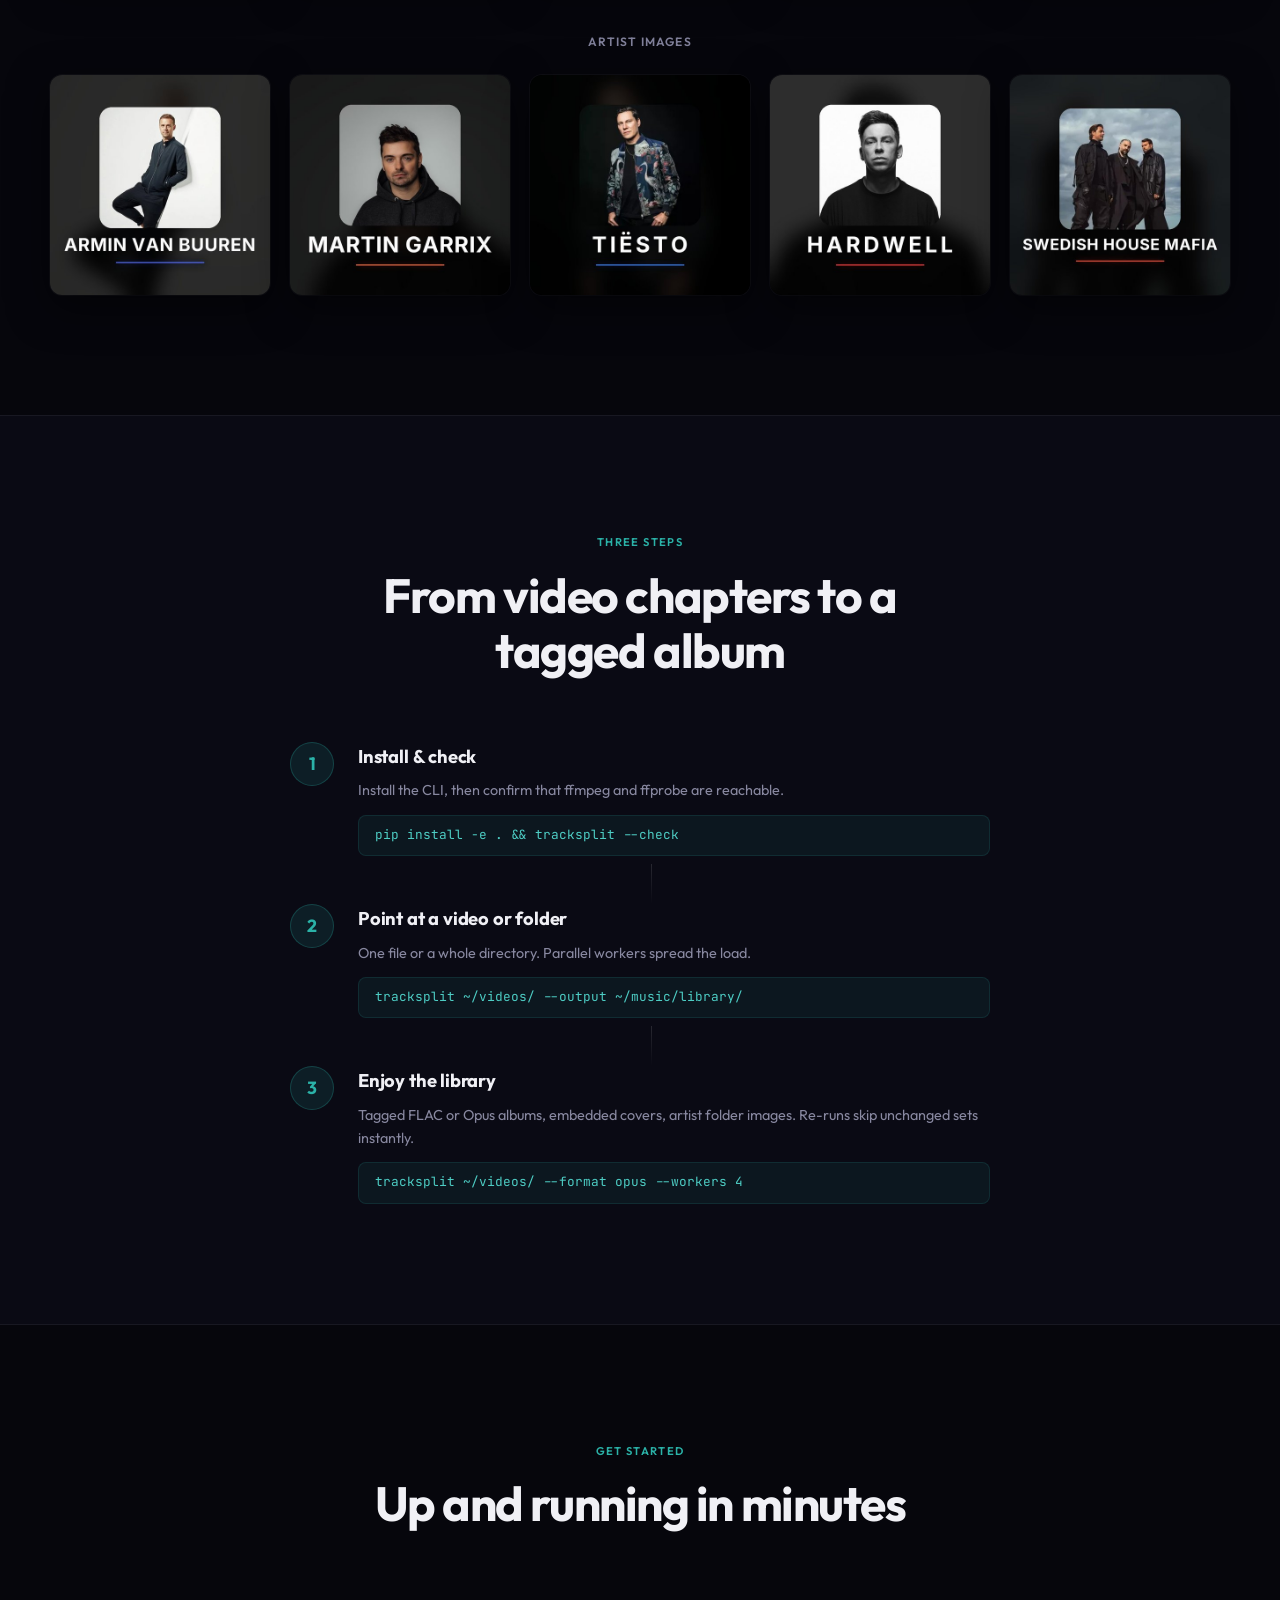
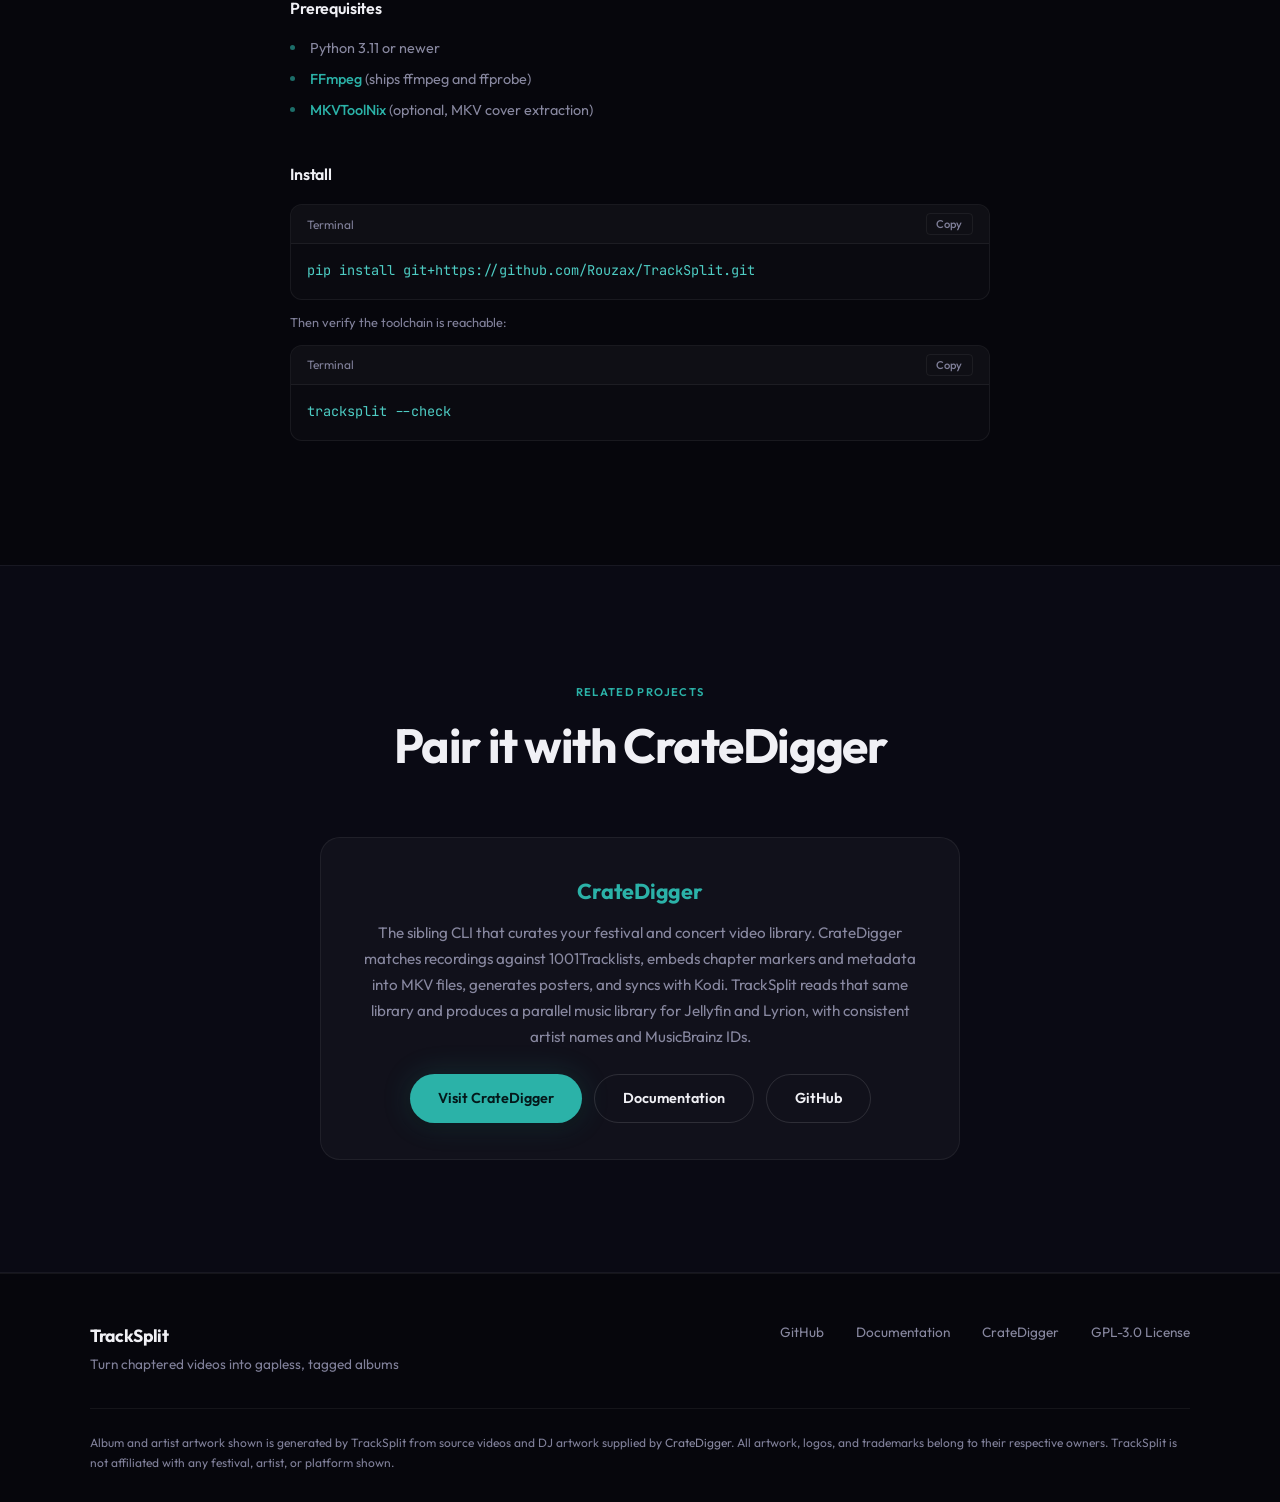
==== commit 9e114d3f: "deploy: 28cf40f9df144f685801d9b8c9107064a8b6ac7e" ====
--- a/index.html
+++ b/index.html
@@ -4,11 +4,15 @@
   <meta charset="UTF-8">
   <meta name="viewport" content="width=device-width, initial-scale=1.0">
   <title>TrackSplit - Turn chaptered videos into gapless, tagged albums</title>
-  <meta name="description" content="Turn your chaptered video library into gapless, tagged FLAC or Opus albums ready for Jellyfin and Lyrion.">
+  <meta name="description" content="Turn your chaptered video library into gapless, tagged FLAC or Opus albums ready for Jellyfin, Lyrion, Navidrome, and Plex.">
   <meta property="og:title" content="TrackSplit">
   <meta property="og:description" content="Turn chaptered videos into gapless, tagged albums">
   <meta property="og:image" content="assets/social-preview.jpg">
   <meta property="og:type" content="website">
+  <link rel="icon" href="favicon.ico" sizes="any">
+  <link rel="icon" type="image/png" sizes="32x32" href="assets/favicon-32.png">
+  <link rel="icon" type="image/png" sizes="16x16" href="assets/favicon-16.png">
+  <link rel="apple-touch-icon" href="assets/apple-touch-icon.png">
   <link rel="stylesheet" href="style.css">
   <link rel="preconnect" href="https://fonts.googleapis.com">
   <link rel="preconnect" href="https://fonts.gstatic.com" crossorigin>
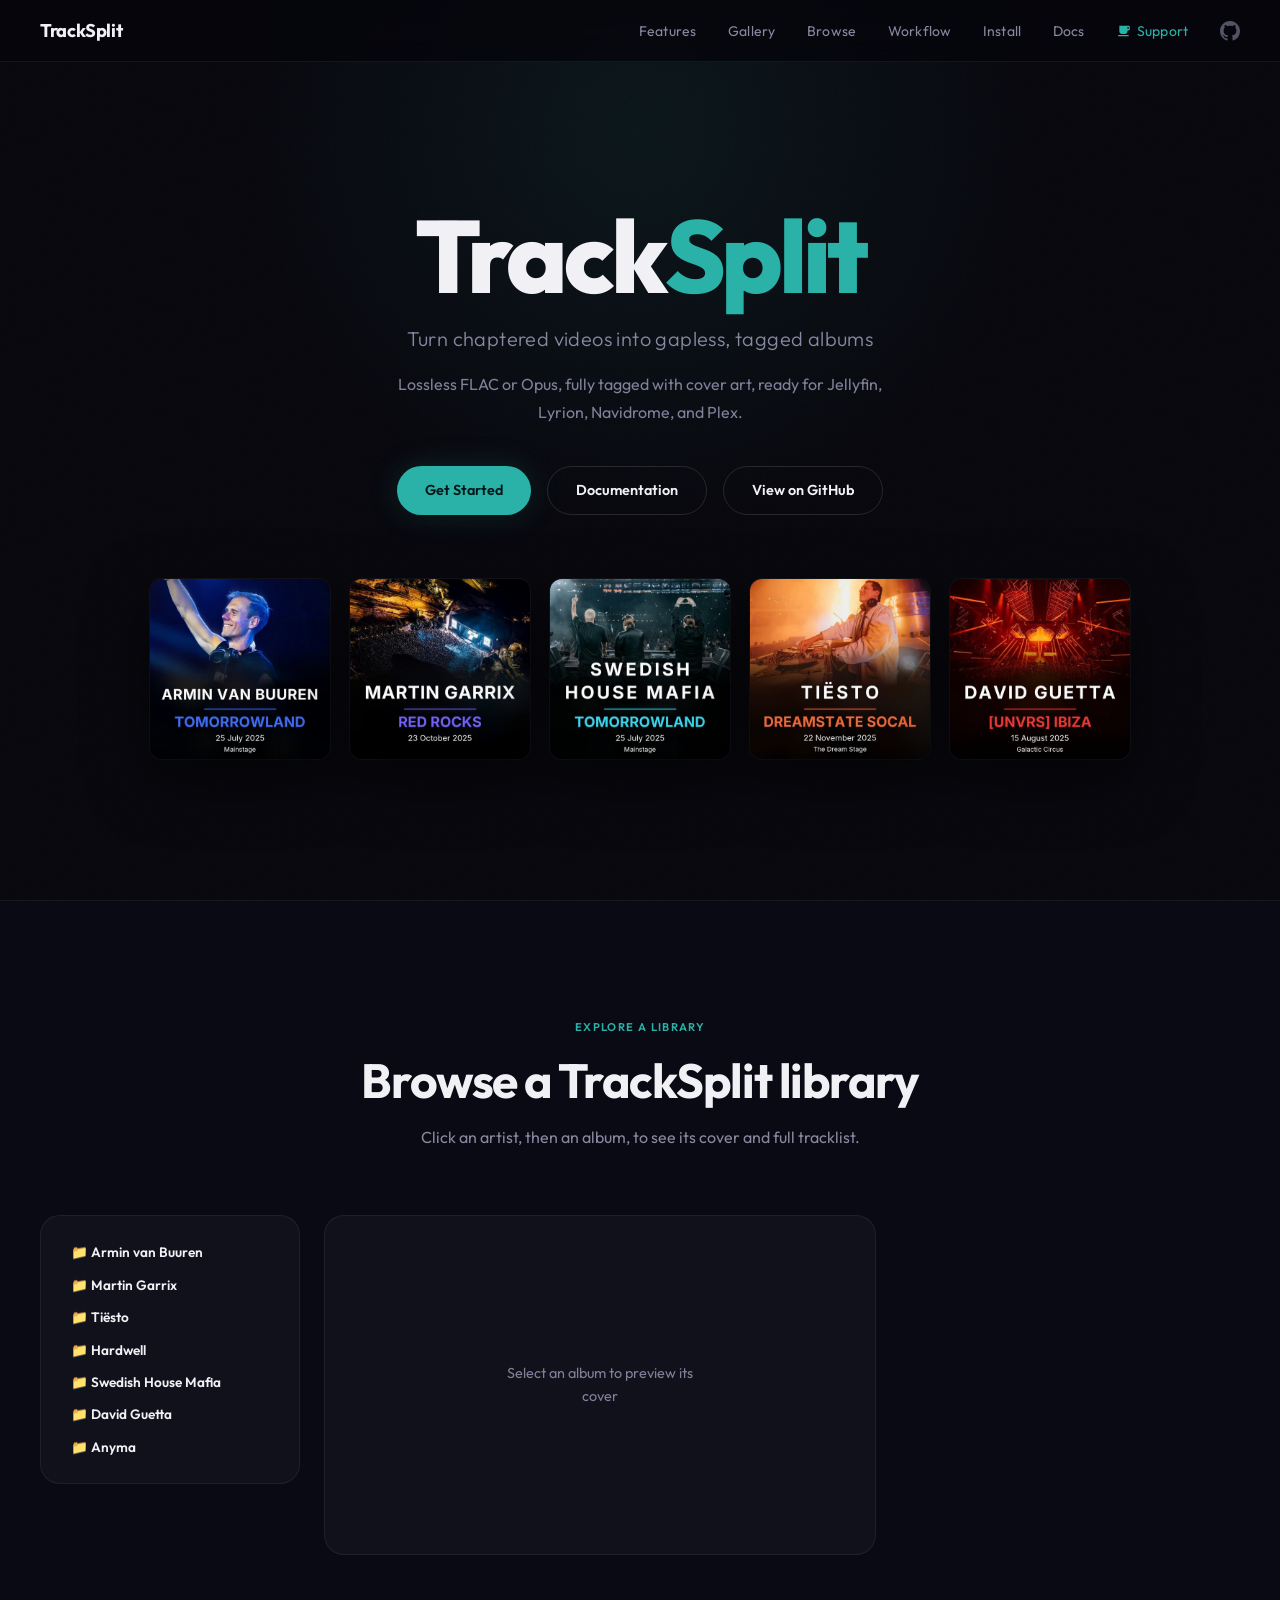
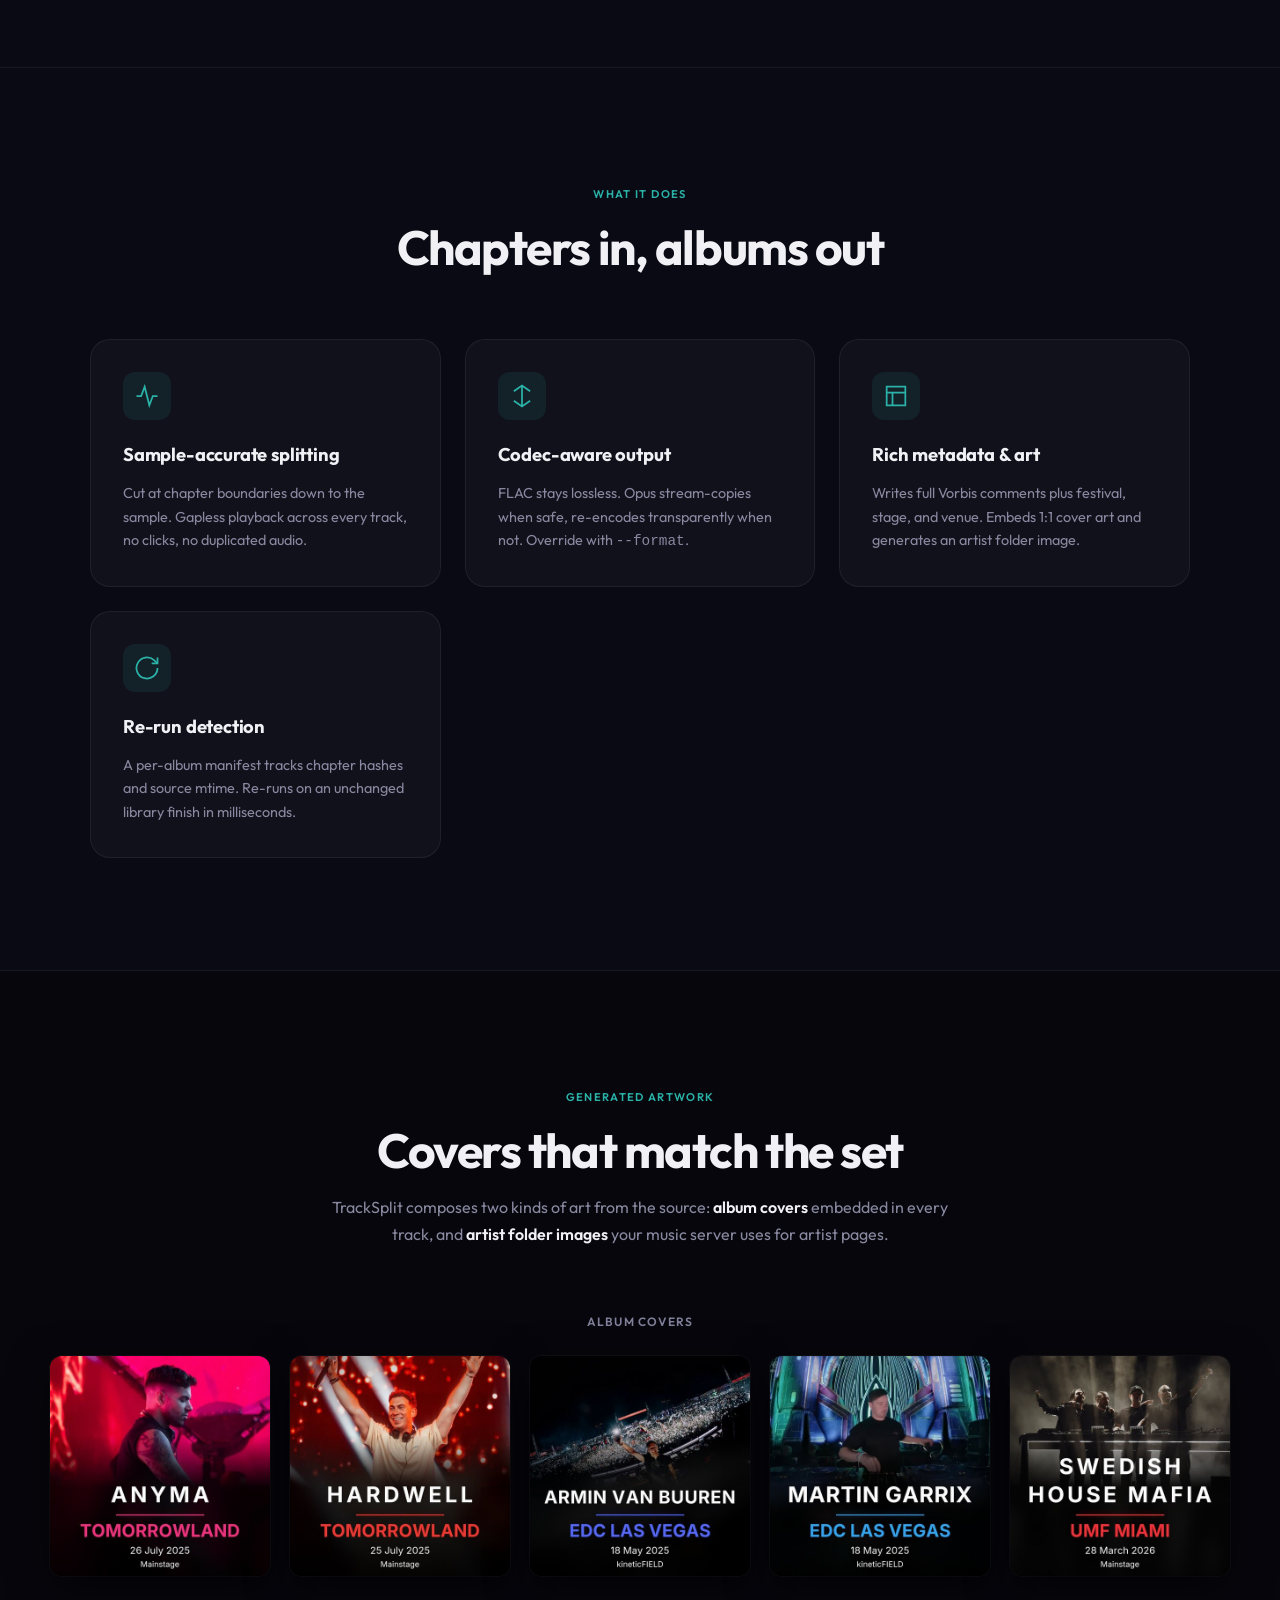
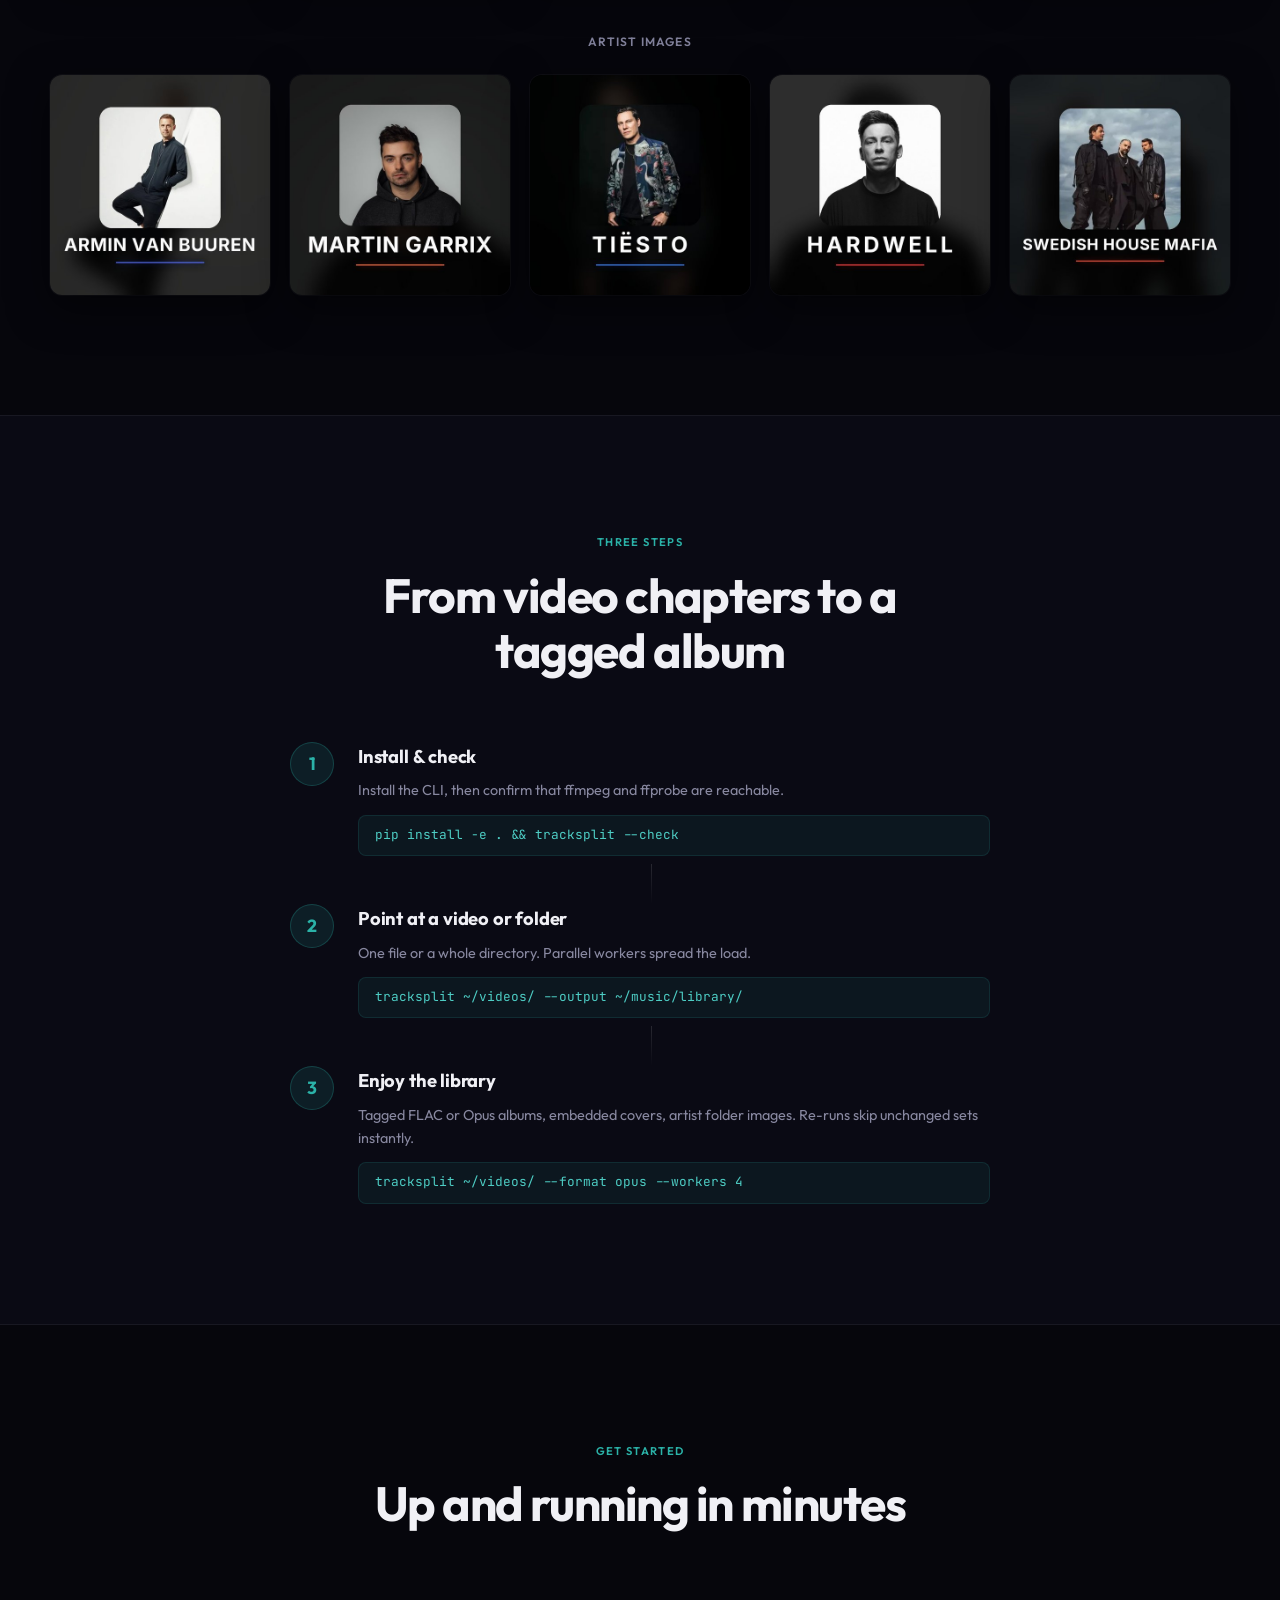
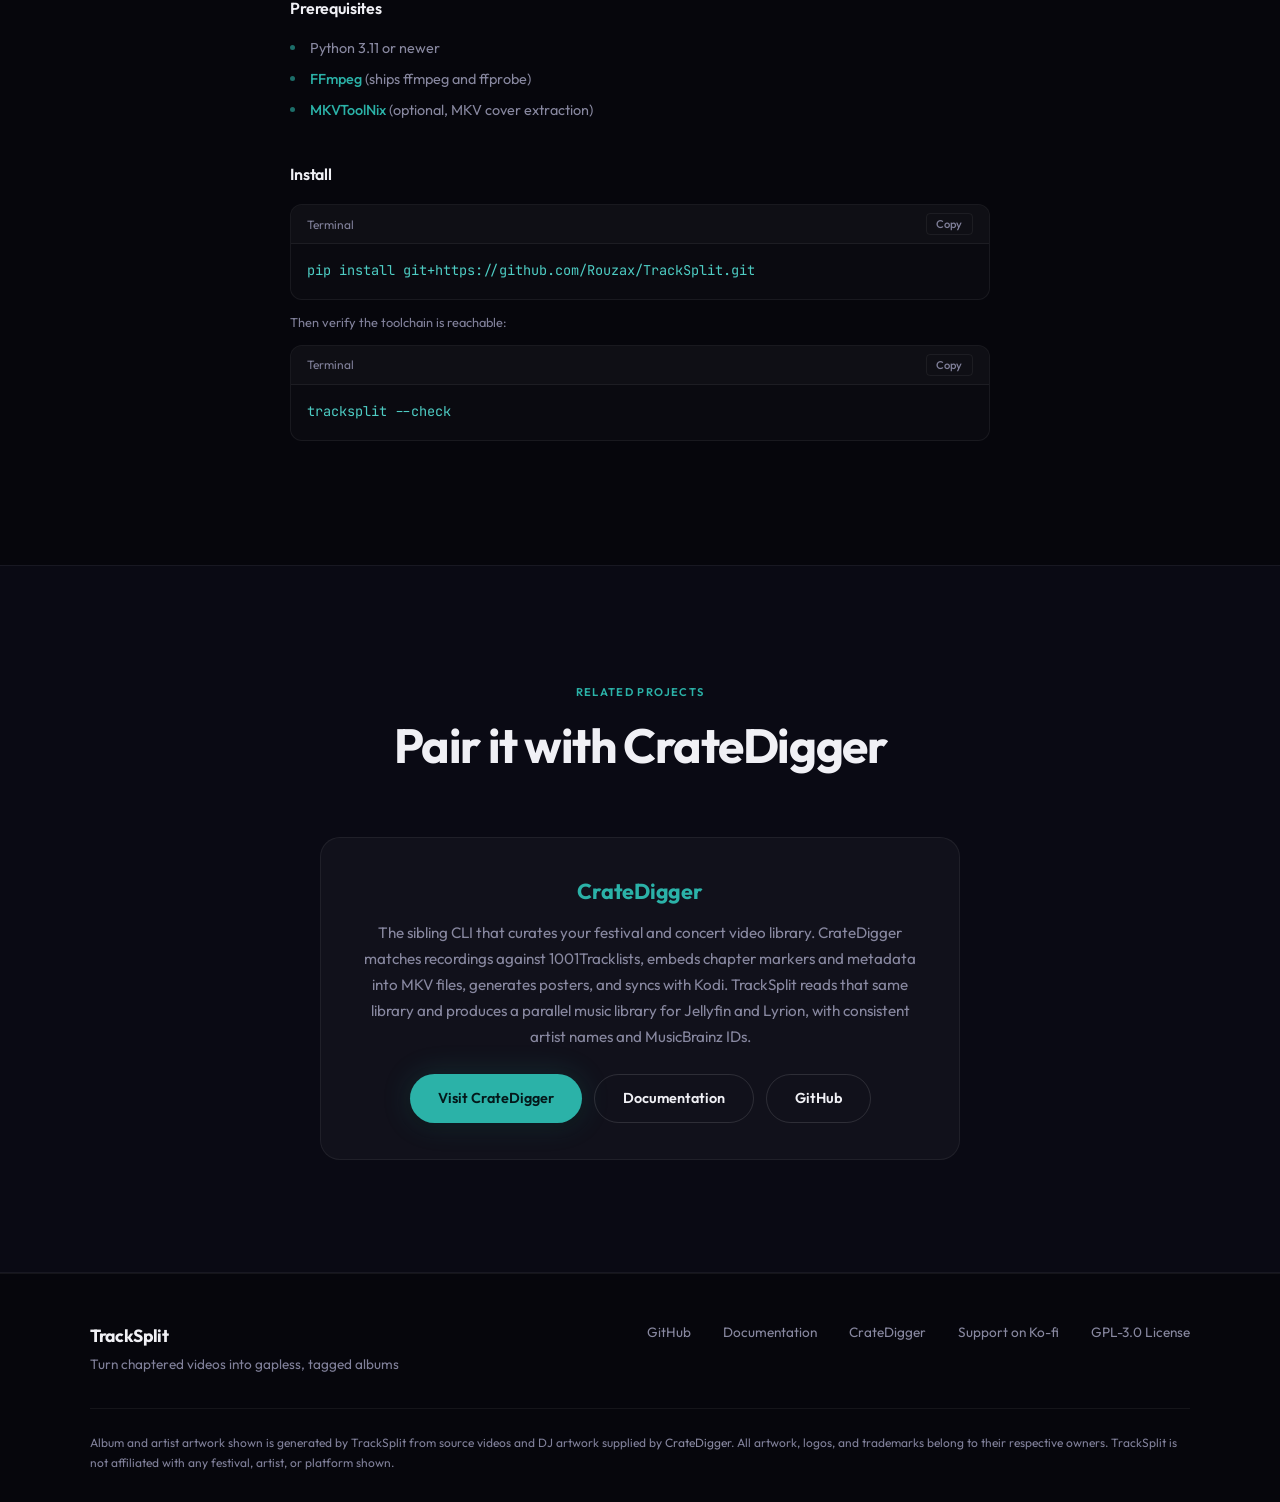
==== commit ed3d6a55: "deploy: 13b54f9c67270449f662500c4faab74690195ffa" ====
--- a/index.html
+++ b/index.html
@@ -30,6 +30,10 @@
       <a href="#workflow">Workflow</a>
       <a href="#install">Install</a>
       <a href="docs/">Docs</a>
+      <a href="https://ko-fi.com/O0W221GBUG" class="nav-support" target="_blank" rel="noopener">
+        <svg width="14" height="14" viewBox="0 0 24 24" fill="currentColor" aria-hidden="true"><path d="M2,21H20V19H2M20,8H18V5H20M20,3H4V13A4,4 0 0,0 8,17H14A4,4 0 0,0 18,13V11H20A2,2 0 0,0 22,9V5C22,3.89 21.1,3 20,3Z"/></svg>
+        Support
+      </a>
       <a href="https://github.com/Rouzax/TrackSplit" class="nav-gh" target="_blank" rel="noopener">
         <svg width="20" height="20" viewBox="0 0 24 24" fill="currentColor"><path d="M12 0C5.37 0 0 5.37 0 12c0 5.31 3.435 9.795 8.205 11.385.6.105.825-.255.825-.57 0-.285-.015-1.23-.015-2.235-3.015.555-3.795-.735-4.035-1.41-.135-.345-.72-1.41-1.23-1.695-.42-.225-1.02-.78-.015-.795.945-.015 1.62.87 1.845 1.23 1.08 1.815 2.805 1.305 3.495.99.105-.78.42-1.305.765-1.605-2.67-.3-5.46-1.335-5.46-5.925 0-1.305.465-2.385 1.23-3.225-.12-.3-.54-1.53.12-3.18 0 0 1.005-.315 3.3 1.23.96-.27 1.98-.405 3-.405s2.04.135 3 .405c2.295-1.56 3.3-1.23 3.3-1.23.66 1.65.24 2.88.12 3.18.765.84 1.23 1.905 1.23 3.225 0 4.605-2.805 5.625-5.475 5.925.435.375.81 1.095.81 2.22 0 1.605-.015 2.895-.015 3.3 0 .315.225.69.825.57A12.02 12.02 0 0024 12c0-6.63-5.37-12-12-12z"/></svg>
       </a>
@@ -244,6 +248,7 @@
         <a href="https://github.com/Rouzax/TrackSplit" target="_blank" rel="noopener">GitHub</a>
         <a href="docs/">Documentation</a>
         <a href="https://github.com/Rouzax/CrateDigger" target="_blank" rel="noopener">CrateDigger</a>
+        <a href="https://ko-fi.com/O0W221GBUG" target="_blank" rel="noopener">Support on Ko-fi</a>
         <a href="https://github.com/Rouzax/TrackSplit/blob/main/LICENSE" target="_blank" rel="noopener">GPL-3.0 License</a>
       </div>
     </div>
--- a/style.css
+++ b/style.css
@@ -111,6 +111,16 @@
   transition: color 0.2s;
 }
 .nav-links a:hover { color: var(--text-primary); }
+
+/* Hides with the other text links at the 768px breakpoint; the footer link
+   is the mobile path. */
+.nav-links a.nav-support {
+  display: flex;
+  align-items: center;
+  gap: 0.4rem;
+  color: var(--accent);
+}
+.nav-links a.nav-support:hover { color: var(--accent-soft); }
 
 .nav-gh {
   display: flex;
